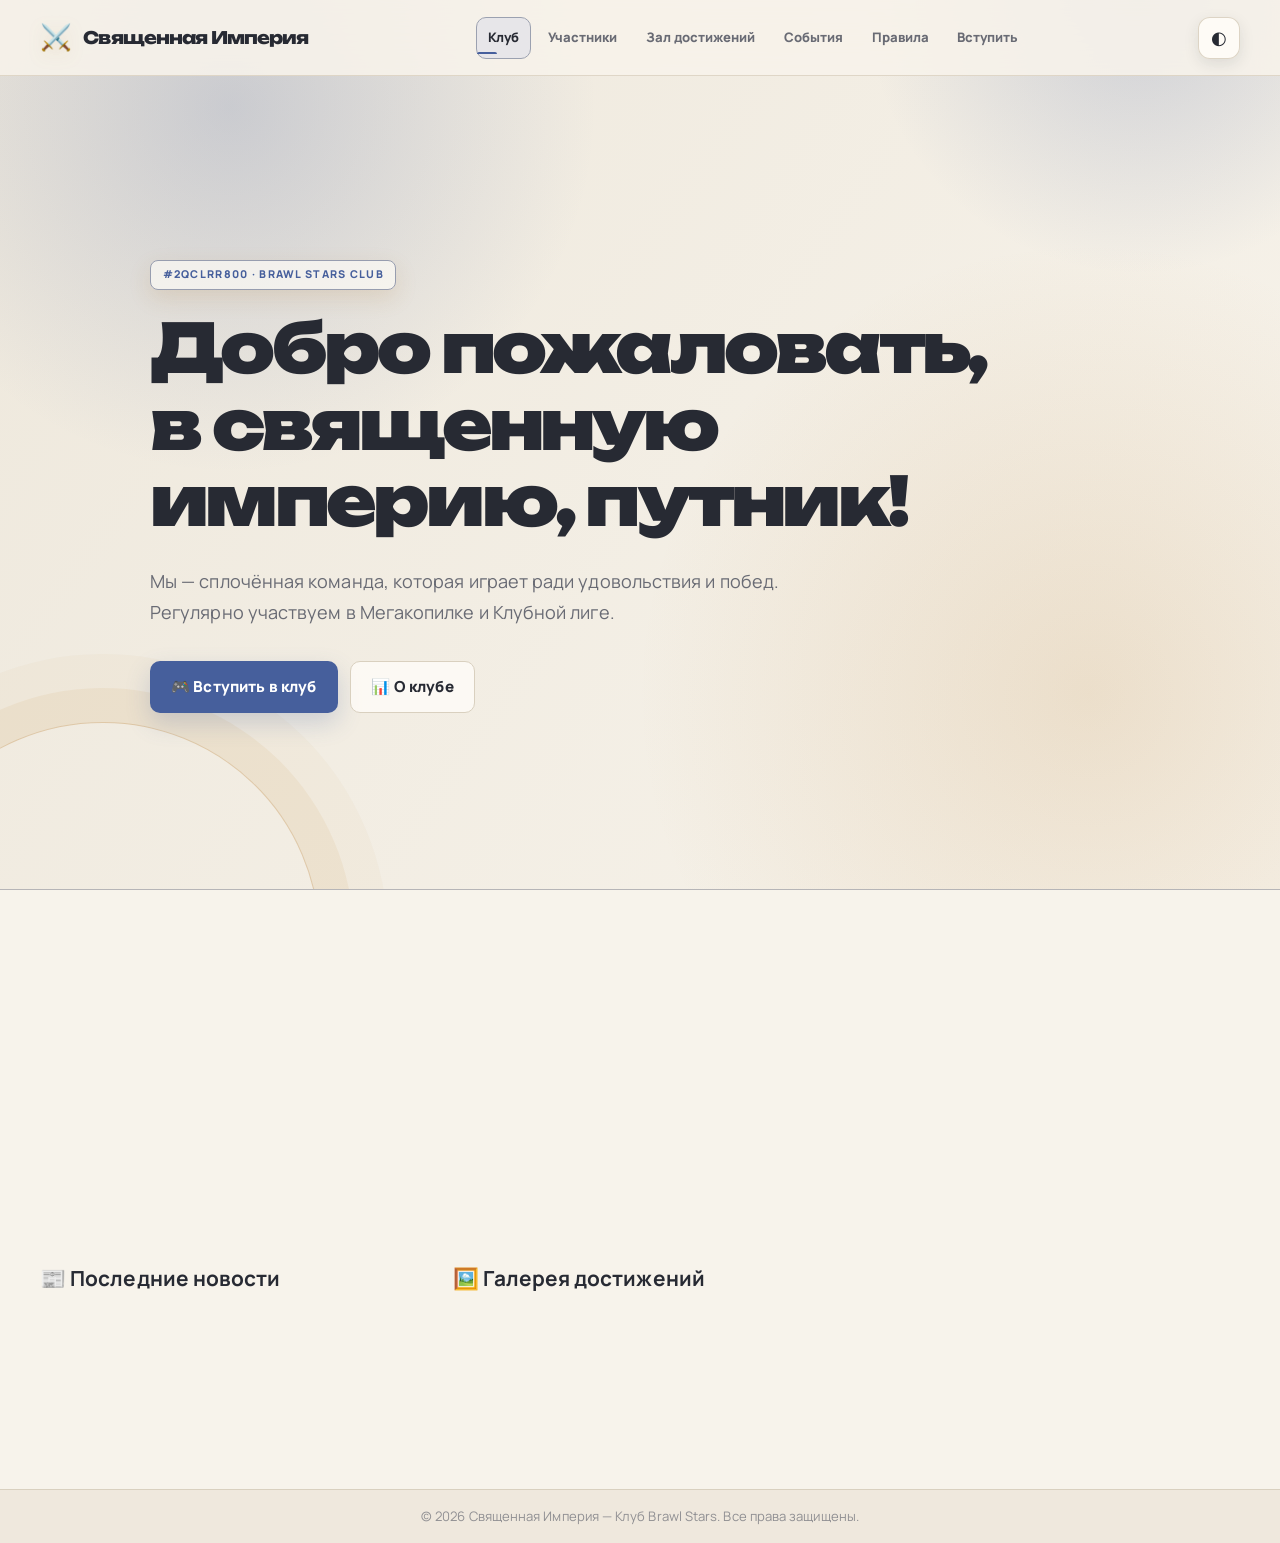
==== index.html @ 14c58c3e "feat: refine club visual themes" ====
<!DOCTYPE html>
<html lang="ru">
<head>
    <meta charset="UTF-8">
    <meta name="viewport" content="width=device-width, initial-scale=1.0">
    <meta name="description" content="Священная Империя — официальный сайт клуба Brawl Stars. Информация о клубе, участники, новости, события и многое другое.">
    <meta name="keywords" content="Brawl Stars, клуб, Священная Империя, Brawl Stars клуб, тропы, участники">
    <title>Священная Империя — Brawl Stars Club</title>
    <link rel="preconnect" href="https://fonts.googleapis.com">
    <link rel="preconnect" href="https://fonts.gstatic.com" crossorigin>
    <link href="https://fonts.googleapis.com/css2?family=Manrope:wght@400;500;600;700;800&family=Unbounded:wght@500;600;700;800&display=swap" rel="stylesheet">
    <link rel="stylesheet" href="style.css?v=13">
</head>
<body data-club="holy">

    <!-- ============================================================ -->
    <!-- HEADER -->
    <!-- ============================================================ -->
    <header class="header">
        <div class="header-container">
            <div class="logo-area">
                <span class="logo-icon">⚔️</span>
                <span class="logo-text">Священная Империя</span>
            </div>

            <nav>
                <ul class="nav-menu" id="navMenu">
                    <li><a href="#" class="nav-link active" data-tab="club">Клуб</a></li>
                    <li><a href="#" class="nav-link" data-tab="members">Участники</a></li>
                    <li><a href="#" class="nav-link" data-tab="achievements">Зал достижений</a></li>
                    <li><a href="#" class="nav-link" data-tab="events">События</a></li>
                    <li><a href="#" class="nav-link" data-tab="rules">Правила</a></li>
                    <li><a href="#" class="nav-link" data-tab="join">Вступить</a></li>
                </ul>
            </nav>

            <button class="theme-toggle" id="themeToggle" type="button" aria-label="Переключить на тёмную тему" title="Переключить тему">
                <span aria-hidden="true">◐</span>
            </button>

            <button class="nav-toggle" id="navToggle" aria-label="Меню">
                <span></span>
                <span></span>
                <span></span>
            </button>
        </div>
    </header>

    <!-- ============================================================ -->
    <!-- HERO BANNER -->
    <!-- ============================================================ -->
    <section class="hero-banner">
        <div class="hero-content">
            <h1 class="hero-title">Добро пожаловать,<br>в священную империю, путник!</h1>
            <p class="hero-subtitle">Мы — сплочённая команда, которая играет ради удовольствия и побед. Регулярно участвуем в Мегакопилке и Клубной лиге.</p>
            <div class="hero-actions">
                <a href="#" class="btn btn-primary btn-glow" data-tab="join">🎮 Вступить в клуб</a>
                <a href="#" class="btn btn-secondary" data-tab="club">📊 О клубе</a>
            </div>
        </div>
    </section>

    <!-- ============================================================ -->
    <!-- MAIN CONTENT -->
    <!-- ============================================================ -->
    <main class="main-content">

        <!-- ======================== КЛУБ ======================== -->
        <section id="club-section" class="content-section tab-content active">

            <!-- Статистика -->
            <div class="grid-stats" id="clubStats">
                <!-- Рендерится из JS -->
            </div>

            <!-- Описание клуба -->
            <div class="club-info-card card-glow reveal">
                <h2 id="clubNameDisplay">Священная Империя</h2>
                <p id="clubDescDisplay">Загрузка описания...</p>
            </div>

            <!-- Новости + Галерея -->
            <div class="grid-two-cols">
                <!-- Новости -->
                <div class="news-section">
                    <h3>📰 Последние новости</h3>
                    <div class="news-list" id="newsList">
                        <!-- Рендерится из JS -->
                    </div>
                </div>

                <!-- Галерея достижений -->
                <div class="gallery-section">
                    <h3>🖼️ Галерея достижений</h3>
                    <div class="gallery-grid" id="galleryGrid">
                        <!-- Рендерится из JS -->
                    </div>
                </div>
            </div>
        </section>

        <!-- ======================== УЧАСТНИКИ ======================== -->
        <section id="members-section" class="content-section tab-content">
            <div class="section-header-flex">
                <h2>👥 Участники клуба</h2>
                <div class="filter-controls">
                    <input type="text" id="memberSearch" placeholder="🔍 Поиск по нику..." class="filter-input">
                    <select id="roleFilter" class="filter-select">
                        <option value="all">Все роли</option>
                        <option value="Президент">Президент</option>
                        <option value="Вице-президент">Вице-президент</option>
                        <option value="Ветеран">Ветеран</option>
                        <option value="Участник">Участник</option>
                    </select>
                    <select id="sortSelect" class="filter-select">
                        <option value="trophies-desc">🏆 По трофеям ↓</option>
                        <option value="trophies-asc">🏆 По трофеям ↑</option>
                        <option value="name-az">🔤 По имени A-Z</option>
                    </select>
                </div>
            </div>
            <div class="members-grid" id="membersList">
                <!-- Рендерится из JS -->
            </div>
        </section>

        <!-- ======================== СОБЫТИЯ ======================== -->
        <section id="events-section" class="content-section tab-content">
            <h2>📅 Календарь мероприятий</h2>
            <p class="section-description">Следите за расписанием клубных мероприятий и не пропускайте важные события!</p>

            <div class="calendar-card card-glow">
                <div class="timeline" id="eventsTimeline">
                    <!-- Рендерится из JS -->
                </div>
            </div>
        </section>

        <!-- ======================== ПРАВИЛА ======================== -->
        <section id="rules-section" class="content-section tab-content">
            <h2>📜 Правила клуба</h2>
            <p class="section-description">Соблюдение правил — залог комфортной игры для всех участников клуба.</p>

            <div class="rules-card card-glow">
                <h3>🗓️ Правила чата</h3>
                <div class="rules-list">
                    <div class="rule-item">
                        <div class="rule-number">1</div>
                        <div class="rule-content"><strong>18+ контент:</strong> Любые материалы и сообщения категории 18+ строго запрещены.</div>
                    </div>
                    <div class="rule-item">
                        <div class="rule-number">2</div>
                        <div class="rule-content"><strong>Оскорбления:</strong> Серьёзные оскорбления участников и токсичность запрещены.</div>
                    </div>
                    <div class="rule-item">
                        <div class="rule-number">3</div>
                        <div class="rule-content"><strong>Спам:</strong> Больше 3 сообщений в минуту (включая стикеры и гифки) без явного смысла запрещены.</div>
                    </div>
                    <div class="rule-item">
                        <div class="rule-number">4</div>
                        <div class="rule-content"><strong>Конфиденциальность:</strong> Сливать личную информацию про участников (если они были против) запрещено.</div>
                    </div>
                    <div class="rule-item">
                        <div class="rule-number">5</div>
                        <div class="rule-content"><strong>Мир:</strong> Никаких ссор и провокаций в чате. Разногласия решаем мирно.</div>
                    </div>
                    <div class="rule-item">
                        <div class="rule-number">6</div>
                        <div class="rule-content"><strong>Символика:</strong> Никакой свастики, экстремизма и австрийского художника (моментальный кик).</div>
                    </div>
                </div>
                <p class="rules-warning">⚠️ За нарушение правил можно получить мут или варн, в крайнем случае бан и кик из клуба. Правила могут изменяться ‼️‼️</p>
            </div>

            <h3 class="roles-title">⚔️ Роли в клубе</h3>
            <div class="roles-features-grid">
                <div class="role-feature-card">
                    <div class="role-icon">👑</div>
                    <h3>Президент</h3>
                    <p>Основатель и глава клуба. Имеет полные права: управление участниками, настройки, роли.</p>
                </div>
                <div class="role-feature-card">
                    <div class="role-icon">🛡️</div>
                    <h3>Вице-президент</h3>
                    <p>Помощник президента. Может приглашать, кикать участников и управлять клубными событиями.</p>
                </div>
                <div class="role-feature-card">
                    <div class="role-icon">⭐</div>
                    <h3>Ветеран</h3>
                    <p>Опытный и проверенный участник. Может приглашать новых бойцов.</p>
                </div>
                <div class="role-feature-card">
                    <div class="role-icon">🎮</div>
                    <h3>Участник</h3>
                    <p>Начальная роль. Играйте активно, помогайте клубу и растите до ветерана!</p>
                </div>
            </div>
        </section>

        <!-- ======================== ЗАЛ ДОСТИЖЕНИЙ ======================== -->
        <section id="achievements-section" class="content-section tab-content">
            <div class="section-header-flex" style="flex-direction: column; align-items: flex-start; gap: 1rem;">
                <div style="display: flex; justify-content: space-between; width: 100%; align-items: center; flex-wrap: wrap; gap: 1rem;">
                    <h2>🏆 Зал достижений</h2>
                    <div class="filter-controls ach-main-tabs">
                        <button class="btn btn-secondary ach-main-tab active" data-main-tab="hall-of-fame">⭐ Зал славы</button>
                        <button class="btn btn-secondary ach-main-tab" data-main-tab="players">🏅 Достижения игроков</button>
                    </div>
                </div>
                
                <div class="filter-controls ach-period-tabs" id="achPeriodTabs" style="display: none; width: 100%; padding-bottom: 0.5rem; overflow-x: auto;">
                    <button class="btn btn-sm btn-secondary ach-period-tab active" data-period="week">📅 За неделю</button>
                    <button class="btn btn-sm btn-secondary ach-period-tab" data-period="month">🗓️ За месяц</button>
                    <button class="btn btn-sm btn-secondary ach-period-tab" data-period="year">⏳ За год</button>
                    <button class="btn btn-sm btn-secondary ach-period-tab" data-period="alltime">♾️ За все время</button>
                </div>
            </div>

            <!-- Контейнер для достижений -->
            <div class="achievements-container" id="achievementsList">
                <!-- Рендерится из JS -->
            </div>
        </section>

        <!-- ======================== ВСТУПИТЬ ======================== -->
        <section id="join-section" class="content-section tab-content">
            <div class="join-container">
                <div class="join-card">
                    <div class="brawl-badge">⚔️</div>
                    <h2>Вступить в Клуб</h2>

                    <div class="join-info-grid">
                        <div class="join-info-box">
                            <span class="info-box-label">Тег клуба</span>
                            <div class="tag-copy-wrapper">
                                <span class="club-tag-val" id="joinClubTag">#2GLJURYPV</span>
                                <button class="btn btn-sm btn-primary" id="copyTagBtn">📋 Копировать</button>
                            </div>
                        </div>
                        <div class="join-info-box">
                            <span class="info-box-label">Владелец</span>
                            <a href="https://t.me/yarik_owner" target="_blank" class="tg-link" id="ownerTgLink">@yarik_owner</a>
                        </div>
                        <div class="join-info-box">
                            <span class="info-box-label">Требуемые трофеи</span>
                            <span id="joinRequiredTrophies">25 000</span>
                        </div>
                    </div>

                    <div class="join-notice">
                        <p class="join-notice-text">⚠️ Перед вступлением убедитесь, что у вас достаточно трофеев. Найдите наш клуб в игре по тегу или напишите владельцу в Telegram.</p>
                    </div>

                    <a href="#" class="btn btn-primary btn-full btn-glow" data-tab="club">🔥 Узнать больше о клубе</a>
                </div>
            </div>
        </section>

        <!-- ======================== АДМИН ======================== -->
        <section id="admin-section" class="content-section tab-content">

            <!-- Страница до авторизации -->
            <div id="adminLoginSection" class="admin-login-screen">
                <div class="admin-info-container card card-glow" style="max-width: 480px; width: 100%; text-align: center; margin: 0 auto; padding: var(--space-xl);">
                    <div style="font-size: 3rem; margin-bottom: var(--space-md);">🛡️</div>
                    <h2 style="margin-bottom: var(--space-sm);">Административная панель</h2>
                    <p class="section-description" style="margin-bottom: var(--space-lg);">Панель управления клубом. Вход только для авторизованных администраторов.</p>
                    <button class="btn btn-primary btn-glow btn-full" id="adminLoginBtn">🔐 Войти в панель</button>
                </div>
            </div>

            <!-- Панель после авторизации -->
            <div id="adminDashboard" style="display: none;">
                <div class="admin-dashboard-card">
                    <div class="admin-dash-header">
                        <h2>🎛️ Панель управления</h2>
                        <button class="btn btn-danger btn-sm" id="adminLogoutBtn">🚪 Выйти</button>
                    </div>

                    <!-- Статистика -->
                    <div class="admin-stats-row" id="adminStatsRow">
                        <!-- Рендерится из JS -->
                    </div>

                    <!-- Вкладки управления -->
                    <div class="filter-controls admin-tab-controls">
                        <button class="btn btn-sm btn-secondary admin-tab-btn active" data-admin-tab="settings">⚙️ Настройки</button>
                        <button class="btn btn-sm btn-secondary admin-tab-btn" data-admin-tab="news">📰 Новости</button>
                        <button class="btn btn-sm btn-secondary admin-tab-btn" data-admin-tab="members">👥 Участники</button>
                        <button class="btn btn-sm btn-secondary admin-tab-btn" data-admin-tab="events">📅 События</button>
                        <button class="btn btn-sm btn-secondary admin-tab-btn" data-admin-tab="gallery">🖼️ Галерея</button>
                        <button class="btn btn-sm btn-secondary admin-tab-btn" data-admin-tab="achievements">🏆 Достижения</button>
                    </div>

                    <div class="admin-content-layout">

                        <!-- Настройки клуба -->
                        <div class="admin-subcard admin-sub-section active" id="admin-settings-section">
                            <h3>⚙️ Настройки клуба</h3>
                            <form id="clubSettingsForm">
                                <div class="form-row">
                                    <div class="form-group">
                                        <label for="settingName">Название клуба</label>
                                        <input type="text" id="settingName" required>
                                    </div>
                                    <div class="form-group">
                                        <label for="settingTag">Тег клуба</label>
                                        <input type="text" id="settingTag" required>
                                    </div>
                                </div>
                                <div class="form-row">
                                    <div class="form-group">
                                        <label for="settingTrophies">Требуемые трофеи</label>
                                        <input type="number" id="settingTrophies" required>
                                    </div>
                                    <div class="form-group">
                                        <label for="settingTelegram">Telegram владельца</label>
                                        <input type="text" id="settingTelegram">
                                    </div>
                                </div>
                                <div class="form-group">
                                    <label for="settingDescription">Описание клуба</label>
                                    <textarea id="settingDescription" rows="3"></textarea>
                                </div>
                                <button type="submit" class="btn btn-primary">💾 Сохранить настройки</button>
                            </form>
                        </div>

                        <!-- Управление новостями -->
                        <div class="admin-subcard admin-sub-section" id="admin-news-section" style="display: none;">
                            <div class="subcard-header-flex">
                                <h3>📰 Новости</h3>
                                <button class="btn btn-sm btn-primary" id="addNewsBtn">+ Добавить</button>
                            </div>
                            <div class="admin-table-wrapper">
                                <table class="admin-table">
                                    <thead>
                                        <tr>
                                            <th>Заголовок</th>
                                            <th>Дата</th>
                                            <th>Действия</th>
                                        </tr>
                                    </thead>
                                    <tbody id="adminNewsBody">
                                        <!-- Рендерится из JS -->
                                    </tbody>
                                </table>
                            </div>
                        </div>

                        <!-- Управление участниками -->
                        <div class="admin-subcard admin-sub-section" id="admin-members-section" style="display: none;">
                            <div class="subcard-header-flex">
                                <h3>👥 Участники</h3>
                                <button class="btn btn-sm btn-primary" id="addMemberBtn">+ Добавить</button>
                            </div>
                            <div class="admin-table-wrapper">
                                <table class="admin-table">
                                    <thead>
                                        <tr>
                                            <th>🎭</th>
                                            <th>Ник</th>
                                            <th>Роль</th>
                                            <th>🏆</th>
                                            <th>Действия</th>
                                        </tr>
                                    </thead>
                                    <tbody id="adminMembersBody">
                                        <!-- Рендерится из JS -->
                                    </tbody>
                                </table>
                            </div>
                        </div>

                        <!-- Управление событиями -->
                        <div class="admin-subcard admin-sub-section" id="admin-events-section" style="display: none;">
                            <div class="subcard-header-flex">
                                <h3>📅 События</h3>
                                <button class="btn btn-sm btn-primary" id="addEventBtn">+ Добавить</button>
                            </div>
                            <div class="admin-table-wrapper">
                                <table class="admin-table">
                                    <thead>
                                        <tr>
                                            <th>Дата</th>
                                            <th>Название</th>
                                            <th>Тип</th>
                                            <th>Действия</th>
                                        </tr>
                                    </thead>
                                    <tbody id="adminEventsBody">
                                        <!-- Рендерится из JS -->
                                    </tbody>
                                </table>
                            </div>
                        </div>

                        <!-- Управление галереей -->
                        <div class="admin-subcard admin-sub-section" id="admin-gallery-section" style="display: none;">
                            <div class="subcard-header-flex">
                                <h3>🖼️ Галерея</h3>
                                <button class="btn btn-sm btn-primary" id="addGalleryBtn">+ Добавить фото</button>
                            </div>
                            <div class="admin-table-wrapper">
                                <table class="admin-table">
                                    <thead>
                                        <tr>
                                            <th>Превью</th>
                                            <th>Описание</th>
                                            <th>Действия</th>
                                        </tr>
                                    </thead>
                                    <tbody id="adminGalleryBody">
                                        <!-- Рендерится из JS -->
                                    </tbody>
                                </table>
                            </div>
                        </div>

                        <!-- Управление залом достижений -->
                        <div class="admin-subcard admin-sub-section" id="admin-achievements-section" style="display: none;">
                            <div class="subcard-header-flex">
                                <h3>🏆 Достижения клуба</h3>
                                <button class="btn btn-sm btn-primary" id="addAchievementBtn">+ Добавить</button>
                            </div>
                            <div class="admin-table-wrapper">
                                <table class="admin-table">
                                    <thead>
                                        <tr>
                                            <th>Тип</th>
                                            <th>Период</th>
                                            <th>Игрок(и)</th>
                                            <th>Значение</th>
                                            <th>Действия</th>
                                        </tr>
                                    </thead>
                                    <tbody id="adminAchievementsBody">
                                        <!-- Рендерится из JS -->
                                    </tbody>
                                </table>
                            </div>
                        </div>

                    </div>
                </div>
            </div>
        </section>

    </main>

    <!-- ============================================================ -->
    <!-- FOOTER -->
    <!-- ============================================================ -->
    <footer class="footer">
        <div class="container">
            <p>© 2026 Священная Империя — Клуб Brawl Stars. Все права защищены.</p>
        </div>
    </footer>

    <!-- ============================================================ -->
    <!-- МОДАЛКИ -->
    <!-- ============================================================ -->

    <div class="modal" id="adminLoginModal">
        <div class="modal-content">
            <button class="modal-close" id="adminLoginClose">✕</button>
            <h3 class="modal-header">🔐 Вход в панель управления</h3>
            <div class="form-group">
                <label for="adminEmailInput">Логин</label>
                <input type="text" id="adminEmailInput" placeholder="Введите логин...">
            </div>
            <div class="form-group">
                <label for="adminPasswordInput">Пароль</label>
                <div style="position: relative;">
                    <input type="password" id="adminPasswordInput" placeholder="Введите пароль..." style="padding-right: 70px;">
                    <button type="button" id="togglePasswordBtn" class="toggle-password-btn" title="Показать/Скрыть пароль">Показать</button>
                </div>
            </div>
            <button class="btn btn-primary btn-full" id="adminLoginSubmit">Войти</button>
        </div>
    </div>

    <!-- Модалка Подтверждения (Удаления) -->
    <div class="modal" id="confirmModal">
        <div class="modal-content" style="max-width: 400px; text-align: center;">
            <h3 class="modal-header">Подтверждение</h3>
            <p id="confirmMessage" style="margin-bottom: var(--space-lg); color: var(--text-main);"></p>
            <div style="display: flex; gap: var(--space-md); justify-content: center;">
                <button class="btn btn-secondary" id="confirmNo" style="flex: 1;">Отмена</button>
                <button class="btn btn-danger" id="confirmYes" style="flex: 1;">Удалить</button>
            </div>
        </div>
    </div>

    <!-- Модалка новости -->
    <div class="modal" id="newsModal">
        <div class="modal-content">
            <button class="modal-close">✕</button>
            <h3 class="modal-header" id="newsModalTitle">Добавить новость</h3>
            <input type="hidden" id="newsEditId">
            <div class="form-group">
                <label for="newsTitle">Заголовок</label>
                <input type="text" id="newsTitle" placeholder="Введите заголовок новости...">
            </div>
            <div class="form-group">
                <label for="newsContent">Содержание</label>
                <textarea id="newsContent" rows="4" placeholder="Текст новости..."></textarea>
            </div>
            <button class="btn btn-primary btn-full" id="saveNewsBtn">💾 Сохранить</button>
        </div>
    </div>

    <!-- Модалка участника -->
    <div class="modal" id="memberModal">
        <div class="modal-content">
            <button class="modal-close">✕</button>
            <h3 class="modal-header" id="memberModalTitle">Добавить участника</h3>
            <input type="hidden" id="memberEditId">
            <div class="form-row">
                <div class="form-group">
                    <label for="memberName">Ник</label>
                    <input type="text" id="memberName" placeholder="Игровой ник...">
                </div>
                <div class="form-group">
                    <label for="memberAvatar">Эмодзи-аватар</label>
                    <input type="text" id="memberAvatar" placeholder="👤" maxlength="4">
                </div>
            </div>
            <div class="form-row">
                <div class="form-group">
                    <label for="memberRole">Роль</label>
                    <select id="memberRole">
                        <option value="Участник">Участник</option>
                        <option value="Ветеран">Ветеран</option>
                        <option value="Вице-президент">Вице-президент</option>
                        <option value="Президент">Президент</option>
                    </select>
                </div>
                <div class="form-group">
                    <label for="memberTrophies">Трофеи</label>
                    <input type="number" id="memberTrophies" placeholder="0">
                </div>
            </div>
            <button class="btn btn-primary btn-full" id="saveMemberBtn">💾 Сохранить</button>
        </div>
    </div>

    <!-- Модалка события -->
    <div class="modal" id="eventModal">
        <div class="modal-content">
            <button class="modal-close">✕</button>
            <h3 class="modal-header" id="eventModalTitle">Добавить событие</h3>
            <input type="hidden" id="eventEditId">
            <div class="form-row">
                <div class="form-group">
                    <label for="eventDate">Дата</label>
                    <input type="text" id="eventDate" placeholder="Напр.: 24 Июля 2026">
                </div>
                <div class="form-group">
                    <label for="eventType">Тип</label>
                    <select id="eventType">
                        <option value="megapig">🐷 Мегакопилка</option>
                        <option value="tournament">⚔️ Турнир</option>
                        <option value="cleanup">🧹 Очистка</option>
                        <option value="friendly">🤝 Дружеский матч</option>
                    </select>
                </div>
            </div>
            <div class="form-group">
                <label for="eventTitle">Название</label>
                <input type="text" id="eventTitle" placeholder="Название события...">
            </div>
            <div class="form-group">
                <label for="eventDesc">Описание</label>
                <textarea id="eventDesc" rows="3" placeholder="Описание события..."></textarea>
            </div>
            <button class="btn btn-primary btn-full" id="saveEventBtn">💾 Сохранить</button>
        </div>
    </div>

    <!-- Модалка галереи -->
    <div class="modal" id="galleryModal">
        <div class="modal-content">
            <button class="modal-close">✕</button>
            <h3 class="modal-header" id="galleryModalTitle">Добавить фото</h3>
            <input type="hidden" id="galleryEditId">
            <input type="hidden" id="galleryUrl">

            <!-- Зона загрузки фото -->
            <div class="upload-zone" id="galleryUploadZone">
                <input type="file" id="galleryFileInput" accept="image/*" style="display:none">
                <div class="upload-zone-inner" id="galleryUploadInner">
                    <div class="upload-icon">🖼️</div>
                    <p class="upload-label">Нажми или перетащи фото сюда</p>
                    <p class="upload-hint">JPG, PNG, WEBP — до 10 МБ</p>
                </div>
            </div>

            <div class="gallery-preview-container" id="galleryPreviewContainer" style="display: none;">
                <img id="galleryPreviewImg" src="" alt="Превью">
                <button class="btn btn-sm btn-secondary" id="galleryChangePhotoBtn" style="margin-top:0.5rem;width:100%">📁 Выбрать другое фото</button>
            </div>

            <div class="form-group" style="margin-top:1rem">
                <label for="galleryCaption">Подпись (описание)</label>
                <input type="text" id="galleryCaption" placeholder="Напр.: Победа в Клубной Лиге">
            </div>
            <button class="btn btn-primary btn-full" id="saveGalleryBtn">💾 Сохранить</button>
        </div>
    </div>

    <!-- Модалка достижений -->
    <div class="modal" id="achievementModal">
        <div class="modal-content">
            <button class="modal-close">✕</button>
            <h3 class="modal-header" id="achievementModalTitle">Добавить достижение</h3>
            <input type="hidden" id="achievementEditId">
            <div class="form-row">
                <div class="form-group">
                    <label for="achType">Тип достижения</label>
                    <select id="achType">
                        <option value="wins3v3">⚔️ Победы 3 на 3</option>
                        <option value="winsSd">☠️ Победы в ШД (Соло/Дуо)</option>
                        <option value="ranked">🏆 Ранкед рекорд (Мастер/Легенда)</option>
                        <option value="fame">🌟 Зал славы (Прайм, про-ранг и др.)</option>
                    </select>
                </div>
                <div class="form-group">
                    <label for="achPeriod">Период</label>
                    <select id="achPeriod">
                        <option value="week">📅 Неделя</option>
                        <option value="month">🗓️ Месяц</option>
                        <option value="year">⏳ Год</option>
                        <option value="alltime">♾️ Все время</option>
                        <option value="hall-of-fame">⭐ Зал славы (всегда)</option>
                    </select>
                </div>
            </div>
            <div class="form-group">
                <label for="achPlayers">Ник(и) игрока(ов)</label>
                <input type="text" id="achPlayers" placeholder="Напр.: ✨Cesuis✨, Zharik🔥">
            </div>
            <div class="form-group">
                <label for="achValue">Значение / Рекорд / Ранг</label>
                <input type="text" id="achValue" placeholder="Напр.: 15,200 побед или Мастер 3 Прайм">
            </div>
            <button class="btn btn-primary btn-full" id="saveAchievementBtn">💾 Сохранить</button>
        </div>
    </div>

    <!-- Модалка просмотра фото (lightbox) -->
    <div class="modal lightbox-modal" id="lightboxModal">
        <div class="lightbox-content">
            <button class="modal-close lightbox-close">✕</button>
            <img id="lightboxImg" src="" alt="Просмотр">
            <p class="lightbox-caption" id="lightboxCaption"></p>
        </div>
    </div>

    <!-- Firebase SDK (v10 compat) -->
    <script src="https://www.gstatic.com/firebasejs/10.12.2/firebase-app-compat.js"></script>
    <script src="https://www.gstatic.com/firebasejs/10.12.2/firebase-auth-compat.js"></script>
    <script src="https://www.gstatic.com/firebasejs/10.12.2/firebase-database-compat.js"></script>
    
    <script src="./config.js" onerror="console.warn('config.js dynamic load skipped (will use default or environment provided secrets).')"></script>
    <script src="script.js?v=12"></script>
</body>
</html>
---- style.css ----
/* ============================================================
   BRAWL STARS CLUB — PREMIUM CYBERPUNK THEME
   A dark, neon-infused gaming UI with glassmorphism,
   animated gradients, glow effects, and micro-interactions.
   ============================================================ */

/* ==========================================================
   0. GOOGLE FONTS IMPORT
   ========================================================== */
@import url('https://fonts.googleapis.com/css2?family=Montserrat:wght@400;500;600;700;800;900&display=swap');

/* ==========================================================
   1. CSS CUSTOM PROPERTIES (DESIGN TOKENS)
   ========================================================== */
:root {
  /* ---- Colour Palette ---- */
  --bg-primary:       #080a12;
  --bg-secondary:     #0f1222;
  --bg-tertiary:      #161a2e;
  --bg-card:          #1a1f35;
  --bg-card-glass:    rgba(26, 31, 53, 0.65);

  --accent-gold:      #ffd000;
  --accent-cyan:      #00e5ff;
  --accent-purple:    #b44aff;
  --accent-red:       #ff4757;
  --accent-green:     #2ed573;

  --text-main:        #e8eaf6;
  --text-muted:       #7f8ab5;
  --border-color:     #252a45;

  /* ---- Gradients ---- */
  --gradient-gold:    linear-gradient(135deg, #ffd000, #ff9500);
  --gradient-cyan:    linear-gradient(135deg, #00e5ff, #0070ff);
  --gradient-purple:  linear-gradient(135deg, #b44aff, #6c2fff);
  --gradient-hero:    linear-gradient(135deg, #0a0e1a 0%, #111640 40%, #1a0f30 70%, #080a12 100%);
  --gradient-text:    linear-gradient(90deg, #ffd000, #ff9500, #ffd000);

  /* ---- Shadows & Glows ---- */
  --glow-gold:        0 0 20px rgba(255, 208, 0, 0.35);
  --glow-cyan:        0 0 20px rgba(0, 229, 255, 0.35);
  --glow-purple:      0 0 20px rgba(180, 74, 255, 0.35);
  --glow-red:         0 0 20px rgba(255, 71, 87, 0.35);
  --glow-green:       0 0 20px rgba(46, 213, 115, 0.35);

  --shadow-card:      0 8px 32px rgba(0, 0, 0, 0.45);
  --shadow-lift:      0 16px 48px rgba(0, 0, 0, 0.55);

  /* ---- Typography — FLUID ---- */
  --font-family:      'Montserrat', sans-serif;
  --fs-hero:          clamp(1.6rem, 6vw, 3.5rem);
  --fs-section:       clamp(1.2rem, 3.5vw, 1.8rem);
  --fs-card-title:    clamp(0.95rem, 2vw, 1.15rem);
  --fs-body:          clamp(0.85rem, 1.5vw, 0.95rem);
  --fs-small:         clamp(0.72rem, 1.2vw, 0.82rem);

  /* ---- Spacing — FLUID ---- */
  --space-xs:         0.35rem;
  --space-sm:         0.65rem;
  --space-md:         clamp(0.75rem, 2vw, 1rem);
  --space-lg:         clamp(1rem, 3vw, 1.5rem);
  --space-xl:         clamp(1.5rem, 5vw, 2.5rem);
  --space-xxl:        clamp(2rem, 7vw, 4rem);

  /* ---- Borders ---- */
  --radius-sm:        6px;
  --radius-md:        12px;
  --radius-lg:        18px;
  --radius-pill:      999px;

  /* ---- Transitions ---- */
  --transition-fast:  0.2s ease;
  --transition-base:  0.35s cubic-bezier(0.4, 0, 0.2, 1);
  --transition-slow:  0.6s cubic-bezier(0.4, 0, 0.2, 1);

  /* ---- Layout ---- */
  --max-width:        1280px;
  --header-height:    60px;

  /* ---- Fluid horizontal padding ---- */
  --px: clamp(0.75rem, 4vw, 2.5rem);
}

/* ==========================================================
   2. GLOBAL RESET & BASE STYLES
   ========================================================== */
*,
*::before,
*::after {
  margin: 0;
  padding: 0;
  box-sizing: border-box;
}

html {
  scroll-behavior: smooth;
  scroll-padding-top: calc(var(--header-height) + 1rem);
  background: var(--bg-primary); /* Убираем белый цвет по краям */
  height: 100%;
}

body {
  font-family: var(--font-family);
  font-size: var(--fs-body);
  color: var(--text-main);
  background: var(--bg-primary);
  line-height: 1.65;
  min-height: 100%;
  display: flex;
  flex-direction: column;
  overflow-x: hidden;
  -webkit-font-smoothing: antialiased;
  -moz-osx-font-smoothing: grayscale;
}

a {
  color: var(--accent-cyan);
  text-decoration: none;
  transition: color var(--transition-fast);
}
a:hover { color: var(--accent-gold); }

img {
  max-width: 100%;
  display: block;
}

ul, ol { list-style: none; }

::selection {
  background: var(--accent-gold);
  color: var(--bg-primary);
}

/* ==========================================================
   3. CUSTOM SCROLLBAR
   ========================================================== */
::-webkit-scrollbar {
  width: 8px;
  height: 8px;
}
::-webkit-scrollbar-track {
  background: var(--bg-primary);
}
::-webkit-scrollbar-thumb {
  background: var(--accent-cyan);
  border-radius: var(--radius-pill);
  border: 2px solid var(--bg-primary);
}
::-webkit-scrollbar-thumb:hover {
  background: var(--accent-gold);
}

/* Firefox */
* {
  scrollbar-width: thin;
  scrollbar-color: var(--accent-cyan) var(--bg-primary);
}

/* ==========================================================
   4. UTILITY / HELPER CLASSES
   ========================================================== */
.hidden { display: none !important; }

.container {
  width: 100%;
  max-width: var(--max-width);
  margin: 0 auto;
  padding: 0 var(--space-lg);
}

/* ==========================================================
   5. HEADER & NAVIGATION
   ========================================================== */
.header {
  position: fixed;
  top: 0;
  left: 0;
  width: 100%;
  height: var(--header-height);
  z-index: 1000;
  background: rgba(8, 10, 18, 0.82);
  backdrop-filter: blur(18px);
  -webkit-backdrop-filter: blur(18px);
  border-bottom: 1px solid var(--border-color);
  transition: background var(--transition-base);
}

.header-container {
  max-width: var(--max-width);
  margin: 0 auto;
  padding: 0 var(--px);
  height: 100%;
  display: flex;
  align-items: center;
  justify-content: space-between;
  gap: var(--space-md);
}

/* ---- Logo ---- */
.logo-area {
  display: flex;
  align-items: center;
  gap: var(--space-sm);
  cursor: pointer;
  user-select: none;
}

.logo-icon {
  font-size: 1.6rem;
  filter: drop-shadow(0 0 6px var(--accent-gold));
}

.logo-text {
  font-weight: 800;
  font-size: clamp(0.8rem, 2.5vw, 1.15rem);
  text-transform: uppercase;
  letter-spacing: clamp(0.5px, 0.3vw, 1.5px);
  background: var(--gradient-text);
  background-size: 200% auto;
  -webkit-background-clip: text;
  -webkit-text-fill-color: transparent;
  background-clip: text;
  animation: shimmerText 3s linear infinite;
  white-space: nowrap;
}

@keyframes shimmerText {
  to { background-position: 200% center; }
}

/* ---- Nav Menu ---- */
.nav-menu {
  display: flex;
  gap: var(--space-xs);
  height: 100%;
  align-items: center;
}

.nav-link {
  position: relative;
  display: flex;
  align-items: center;
  height: var(--header-height); /* Ссылка растягивается на всю высоту хедера */
  padding: 0 var(--space-md);
  font-weight: 600;
  font-size: var(--fs-small);
  color: var(--text-muted);
  text-transform: uppercase;
  letter-spacing: 0.8px;
  cursor: pointer;
  transition: color var(--transition-fast);
}

.nav-link::after {
  content: '';
  position: absolute;
  bottom: 0; /* Ложится ровно на нижнюю границу хедера */
  left: 0;
  width: 100%;
  height: 3px;
  background: var(--gradient-gold);
  border-radius: var(--radius-pill) var(--radius-pill) 0 0;
  transform: scaleX(0);
  transform-origin: center;
  transition: transform 0.3s cubic-bezier(0.4, 0, 0.2, 1);
}

.nav-link:hover {
  color: var(--text-main);
}

.nav-link:hover::after,
.nav-link.active::after {
  transform: scaleX(1);
}

.nav-link.active {
  color: var(--accent-gold);
}

/* ---- Hamburger Toggle (Mobile) ---- */
.nav-toggle {
  display: none;
  flex-direction: column;
  justify-content: center;
  gap: 5px;
  width: 30px;
  height: 30px;
  cursor: pointer;
  background: none;
  border: none;
  padding: 0;
  z-index: 1001;
}

.nav-toggle span {
  display: block;
  width: 100%;
  height: 2.5px;
  background: var(--text-main);
  border-radius: 4px;
  transition: transform var(--transition-base), opacity var(--transition-fast);
  transform-origin: center;
}

/* Transforms to X when active */
.nav-toggle.active span:nth-child(1) {
  transform: translateY(7.5px) rotate(45deg);
}
.nav-toggle.active span:nth-child(2) {
  opacity: 0;
  transform: scaleX(0);
}
.nav-toggle.active span:nth-child(3) {
  transform: translateY(-7.5px) rotate(-45deg);
}

/* ---- Mobile Nav Overlay ---- */
.mobile-nav-overlay {
  position: fixed;
  inset: 0;
  background: rgba(8, 10, 18, 0.6);
  backdrop-filter: blur(4px);
  -webkit-backdrop-filter: blur(4px);
  z-index: 998;
  opacity: 0;
  visibility: hidden;
  transition: opacity var(--transition-base), visibility var(--transition-base);
  pointer-events: none;
}

.mobile-nav-overlay.active {
  opacity: 1;
  visibility: visible;
  pointer-events: auto;
}

/* ==========================================================
   6. HERO BANNER
   ========================================================== */
.hero-banner {
  position: relative;
  min-height: clamp(60vh, 100svh, 100vh);
  display: flex;
  align-items: center;
  justify-content: center;
  background: var(--gradient-hero);
  overflow: hidden;
  padding: calc(var(--header-height) + clamp(1rem, 4vw, 3rem)) var(--px) clamp(2rem, 6vw, 4rem);
}

/* ---- Radial Glow Behind Content ---- */
.hero-glow {
  position: absolute;
  top: 30%;
  left: 50%;
  width: 800px;
  height: 800px;
  transform: translate(-50%, -50%);
  background: radial-gradient(circle, rgba(0, 229, 255, 0.08) 0%, rgba(180, 74, 255, 0.05) 40%, transparent 70%);
  pointer-events: none;
  animation: glowPulse 6s ease-in-out infinite alternate;
}

@keyframes glowPulse {
  0%   { opacity: 0.6; transform: translate(-50%, -50%) scale(1); }
  100% { opacity: 1;   transform: translate(-50%, -50%) scale(1.15); }
}

/* ---- Floating Particles (CSS-Only) ---- */
.hero-particles {
  position: absolute;
  inset: 0;
  overflow: hidden;
  pointer-events: none;
}

.particle {
  position: absolute;
  width: 4px;
  height: 4px;
  border-radius: 50%;
  background: var(--accent-cyan);
  opacity: 0;
  animation: particleFloat 12s ease-in-out infinite;
}

.particle:nth-child(1)  { left: 10%; top: 80%; animation-delay: 0s;   background: var(--accent-cyan);   }
.particle:nth-child(2)  { left: 25%; top: 90%; animation-delay: 1.5s; background: var(--accent-gold);   width: 3px; height: 3px; }
.particle:nth-child(3)  { left: 40%; top: 85%; animation-delay: 3s;   background: var(--accent-purple); }
.particle:nth-child(4)  { left: 55%; top: 95%; animation-delay: 4.5s; background: var(--accent-cyan);   width: 5px; height: 5px; }
.particle:nth-child(5)  { left: 70%; top: 88%; animation-delay: 6s;   background: var(--accent-gold);   }
.particle:nth-child(6)  { left: 85%; top: 82%; animation-delay: 7.5s; background: var(--accent-purple); width: 3px; height: 3px; }
.particle:nth-child(7)  { left: 15%; top: 92%; animation-delay: 2s;   background: var(--accent-gold);   width: 5px; height: 5px; }
.particle:nth-child(8)  { left: 60%; top: 78%; animation-delay: 5s;   background: var(--accent-cyan);   }
.particle:nth-child(9)  { left: 90%; top: 90%; animation-delay: 8s;   background: var(--accent-purple); width: 4px; height: 4px; }
.particle:nth-child(10) { left: 35%; top: 75%; animation-delay: 9.5s; background: var(--accent-gold);   width: 3px; height: 3px; }

@keyframes particleFloat {
  0%   { transform: translateY(0) scale(1);   opacity: 0; }
  10%  { opacity: 0.8; }
  50%  { transform: translateY(-45vh) scale(0.6); opacity: 0.4; }
  100% { transform: translateY(-90vh) scale(0.2); opacity: 0; }
}

/* ---- Hero Content ---- */
.hero-content {
  position: relative;
  z-index: 2;
  text-align: center;
  max-width: min(700px, 100%);
  padding: 0 var(--space-sm);
  animation: fadeInUp 1s var(--transition-base) both;
}

.hero-badge {
  display: inline-block;
  padding: var(--space-xs) var(--space-md);
  font-size: var(--fs-small);
  font-weight: 700;
  letter-spacing: 2px;
  text-transform: uppercase;
  color: var(--accent-gold);
  border: 1px solid rgba(255, 208, 0, 0.3);
  border-radius: var(--radius-pill);
  background: rgba(255, 208, 0, 0.08);
  margin-bottom: var(--space-lg);
}

.hero-title {
  font-size: var(--fs-hero);
  font-weight: 900;
  text-transform: uppercase;
  line-height: 1.15;
  margin-bottom: var(--space-md);
  background: var(--gradient-text);
  background-size: 200% auto;
  -webkit-background-clip: text;
  -webkit-text-fill-color: transparent;
  background-clip: text;
  animation: shimmerText 3s linear infinite;
  /* Glowing text shadow (visible behind clip) */
  filter: drop-shadow(0 0 24px rgba(255, 208, 0, 0.25));
}

.hero-subtitle {
  font-size: clamp(0.85rem, 2vw, 1.1rem);
  color: var(--text-muted);
  margin-bottom: var(--space-xl);
  line-height: 1.7;
}

.hero-actions {
  display: flex;
  gap: var(--space-md);
  justify-content: center;
  flex-wrap: wrap;
}

@media (max-width: 480px) {
  .hero-actions {
    flex-direction: column;
    align-items: stretch;
  }
  .hero-actions .btn {
    width: 100%;
  }
}

/* ==========================================================
   7. BUTTONS
   ========================================================== */
.btn {
  display: inline-flex;
  align-items: center;
  justify-content: center;
  gap: var(--space-sm);
  padding: 0.75rem 1.8rem;
  font-family: var(--font-family);
  font-weight: 700;
  font-size: var(--fs-body);
  border: none;
  border-radius: var(--radius-sm);
  cursor: pointer;
  text-transform: uppercase;
  letter-spacing: 1px;
  transition: transform var(--transition-fast),
              box-shadow var(--transition-base),
              background var(--transition-fast);
  position: relative;
  overflow: hidden;
}

.btn:active { transform: scale(0.97); }

/* Primary (Gold) */
.btn-primary {
  background: var(--gradient-gold);
  color: var(--bg-primary);
}
.btn-primary:hover {
  box-shadow: var(--glow-gold);
  transform: translateY(-2px);
}

/* Secondary (Outlined Cyan) */
.btn-secondary {
  background: transparent;
  color: var(--accent-cyan);
  border: 1.5px solid var(--accent-cyan);
}
.btn-secondary:hover, .btn-secondary.active {
  background: rgba(0, 229, 255, 0.1);
  box-shadow: var(--glow-cyan);
  transform: translateY(-2px);
}
.btn-secondary.active {
  color: var(--bg-primary);
  background: var(--accent-cyan);
}

/* Danger (Red) */
.btn-danger {
  background: var(--accent-red);
  color: #fff;
}
.btn-danger:hover {
  box-shadow: var(--glow-red);
  transform: translateY(-2px);
}

/* Glow Pulsing CTA */
.btn-glow {
  animation: btnPulseGlow 2s ease-in-out infinite;
}
@keyframes btnPulseGlow {
  0%, 100% { box-shadow: 0 0 8px rgba(255, 208, 0, 0.3); }
  50%      { box-shadow: 0 0 24px rgba(255, 208, 0, 0.6), 0 0 48px rgba(255, 208, 0, 0.2); }
}

/* Size variants */
.btn-sm {
  padding: 0.45rem 1rem;
  font-size: var(--fs-small);
}

.btn-full {
  width: 100%;
}

.btn-icon {
  width: 36px;
  height: 36px;
  padding: 0;
  border-radius: var(--radius-sm);
  font-size: 1rem;
}

/* ==========================================================
   8. MAIN CONTENT WRAPPER
   ========================================================== */
.main-content {
  max-width: var(--max-width);
  width: 100%;
  margin: var(--header-height) auto 0 auto;
  padding: var(--space-xl) var(--px);
  flex-grow: 1; /* Позволяет контенту растягиваться и прижимать футер вниз */
  display: flex;
  flex-direction: column;
}

/* ==========================================================
   9. TAB CONTENT (Section Switching)
   ========================================================== */
.tab-content {
  display: none;
  animation: fadeInUp 0.5s ease both;
}

.tab-content.active {
  display: flex;
  flex-direction: column;
  flex-grow: 1;
}

/* ==========================================================
   10. SECTION HEADERS
   ========================================================== */
.section-header-flex {
  display: flex;
  align-items: center;
  justify-content: space-between;
  flex-wrap: wrap;
  gap: var(--space-md);
  margin-bottom: var(--space-xl);
}

.section-header-flex h2,
.tab-content h2 {
  font-size: var(--fs-section);
  font-weight: 800;
  position: relative;
  padding-bottom: var(--space-sm);
}

.section-header-flex h2::after,
.tab-content > h2::after {
  content: '';
  position: absolute;
  bottom: 0;
  left: 0;
  width: 50px;
  height: 3px;
  background: var(--gradient-gold);
  border-radius: 4px;
}

.section-description {
  color: var(--text-muted);
  margin-bottom: var(--space-xl);
  max-width: 600px;
}

/* ==========================================================
   11. CARDS — GLASSMORPHISM BASE
   ========================================================== */
.card,
.intro-card,
.club-info-card,
.calendar-card,
.rules-card,
.join-card,
.admin-dashboard-card {
  background: var(--bg-card-glass);
  backdrop-filter: blur(14px);
  -webkit-backdrop-filter: blur(14px);
  border: 1px solid var(--border-color);
  border-radius: var(--radius-md);
  padding: var(--space-xl);
  box-shadow: var(--shadow-card);
  transition: transform var(--transition-base),
              box-shadow var(--transition-base),
              border-color var(--transition-base);
}

.card:hover,
.intro-card:hover,
.club-info-card:hover {
  transform: translateY(-4px);
  box-shadow: var(--shadow-lift);
}

/* ---- Animated Gradient Border on Hover ---- */
.card-glow {
  position: relative;
}

.card-glow::before {
  content: '';
  position: absolute;
  inset: -1px;
  border-radius: inherit;
  padding: 1.5px;
  background: linear-gradient(135deg, var(--accent-cyan), var(--accent-purple), var(--accent-gold));
  background-size: 300% 300%;
  -webkit-mask:
    linear-gradient(#fff 0 0) content-box,
    linear-gradient(#fff 0 0);
  -webkit-mask-composite: xor;
  mask-composite: exclude;
  opacity: 0;
  transition: opacity var(--transition-base);
  animation: gradientBorder 4s ease infinite;
  pointer-events: none;
}

.card-glow:hover::before {
  opacity: 1;
}

@keyframes gradientBorder {
  0%   { background-position: 0% 50%; }
  50%  { background-position: 100% 50%; }
  100% { background-position: 0% 50%; }
}

/* ==========================================================
   12. STAT CARDS (Grid)
   ========================================================== */
.grid-stats {
  display: grid;
  grid-template-columns: repeat(auto-fit, minmax(200px, 1fr));
  gap: var(--space-md);
  margin-bottom: var(--space-xl);
}

.stat-card {
  background: var(--bg-card-glass);
  backdrop-filter: blur(12px);
  -webkit-backdrop-filter: blur(12px);
  border: 1px solid var(--border-color);
  border-left: 4px solid var(--accent-cyan);
  border-radius: var(--radius-md);
  padding: 0.75rem var(--space-md);
  display: flex;
  align-items: center;
  gap: 0.75rem;
  box-shadow: var(--shadow-card);
  transition: transform var(--transition-base),
              box-shadow var(--transition-base),
              border-color var(--transition-base);
  position: relative;
  min-width: 0;
}

.stat-card:nth-child(1) { border-left-color: var(--accent-gold); }
.stat-card:nth-child(2) { border-left-color: var(--accent-cyan); }
.stat-card:nth-child(3) { border-left-color: var(--accent-purple); }
.stat-card:nth-child(4) { border-left-color: var(--accent-green); }

.stat-card:hover {
  transform: translateY(-6px);
  box-shadow: var(--shadow-lift);
}

.card-icon,
.stat-icon {
  width: 40px;
  height: 40px;
  display: flex;
  align-items: center;
  justify-content: center;
  font-size: 1.2rem;
  border-radius: var(--radius-sm);
  background: rgba(0, 229, 255, 0.1);
  flex-shrink: 0;
}

.stat-card:nth-child(1) .card-icon,
.stat-card:nth-child(1) .stat-icon { background: rgba(255, 208, 0, 0.12); }
.stat-card:nth-child(2) .card-icon,
.stat-card:nth-child(2) .stat-icon { background: rgba(0, 229, 255, 0.12); }
.stat-card:nth-child(3) .card-icon,
.stat-card:nth-child(3) .stat-icon { background: rgba(180, 74, 255, 0.12); }
.stat-card:nth-child(4) .card-icon,
.stat-card:nth-child(4) .stat-icon { background: rgba(46, 213, 115, 0.12); }

.stat-info {
  display: flex;
  flex-direction: column;
  gap: 1px;
  min-width: 0;
  flex-grow: 1;
}

.stat-value {
  font-size: clamp(1.1rem, 2vw, 1.4rem);
  font-weight: 800;
  line-height: 1.1;
  white-space: nowrap;
}

.stat-label {
  font-size: 0.65rem;
  color: var(--text-muted);
  text-transform: uppercase;
  letter-spacing: 0.5px;
  white-space: nowrap;
  overflow: hidden;
  text-overflow: ellipsis;
}

/* ==========================================================
   13. TWO-COLUMN LAYOUT (News + Gallery)
   ========================================================== */
.grid-two-cols {
  display: grid;
  grid-template-columns: repeat(auto-fill, minmax(min(340px, 100%), 1fr));
  gap: var(--space-xl);
  margin-bottom: var(--space-xl);
}

/* ==========================================================
   14. NEWS SECTION
   ========================================================== */
.news-section h3,
.gallery-section h3 {
  font-size: 1.3rem;
  font-weight: 700;
  margin-bottom: var(--space-lg);
  display: flex;
  align-items: center;
  gap: var(--space-sm);
}

.news-list {
  display: flex;
  flex-direction: column;
  gap: var(--space-md);
}

.news-card {
  background: var(--bg-card-glass);
  backdrop-filter: blur(10px);
  -webkit-backdrop-filter: blur(10px);
  border: 1px solid var(--border-color);
  border-left: 4px solid var(--accent-gold);
  border-radius: var(--radius-md);
  padding: var(--space-lg);
  transition: transform var(--transition-base),
              box-shadow var(--transition-base),
              border-color var(--transition-base);
  cursor: default;
}

.news-card:hover {
  transform: scale(1.015);
  box-shadow: var(--shadow-lift);
  border-left-color: var(--accent-cyan);
}

.news-card h4 {
  font-size: 1rem;
  font-weight: 700;
  margin-bottom: var(--space-xs);
}

.news-card p {
  color: var(--text-muted);
  font-size: var(--fs-small);
}

.news-meta {
  font-size: 0.75rem;
  color: var(--text-muted);
  margin-top: var(--space-sm);
  display: flex;
  align-items: center;
  gap: var(--space-sm);
  opacity: 0.7;
}

/* ==========================================================
   15. GALLERY
   ========================================================== */
.gallery-grid {
  display: grid;
  grid-template-columns: repeat(auto-fill, minmax(min(220px, 100%), 1fr));
  gap: var(--space-md);
}

.gallery-item {
  position: relative;
  border-radius: var(--radius-md);
  overflow: hidden;
  aspect-ratio: 16 / 10;
  cursor: pointer;
  border: 1px solid var(--border-color);
}

.gallery-item img {
  width: 100%;
  height: 100%;
  object-fit: cover;
  transition: transform var(--transition-slow);
}

.gallery-item:hover img {
  transform: scale(1.12);
}

.gallery-overlay {
  position: absolute;
  inset: 0;
  background: linear-gradient(to top, rgba(8, 10, 18, 0.85) 0%, transparent 60%);
  display: flex;
  align-items: flex-end;
  padding: var(--space-md);
  opacity: 0;
  transition: opacity var(--transition-base);
}

.gallery-item:hover .gallery-overlay {
  opacity: 1;
}

.gallery-overlay span {
  font-weight: 600;
  font-size: var(--fs-small);
  color: var(--text-main);
}

/* ==========================================================
   16. MEMBERS SECTION
   ========================================================== */
.members-section {
  margin-top: var(--space-xl);
}

.filter-controls {
  display: flex;
  gap: var(--space-sm);
  margin-bottom: var(--space-lg);
  flex-wrap: wrap;
}

.filter-controls .btn {
  text-transform: capitalize;
  font-size: var(--fs-small);
}

.members-grid {
  display: grid;
  grid-template-columns: repeat(auto-fill, minmax(280px, 1fr));
  gap: var(--space-md);
}

.member-card {
  background: var(--bg-card-glass);
  backdrop-filter: blur(12px);
  -webkit-backdrop-filter: blur(12px);
  border: 1px solid var(--border-color);
  border-radius: var(--radius-md);
  padding: var(--space-md);
  display: flex;
  align-items: center;
  justify-content: space-between;
  gap: var(--space-md);
  transition: transform var(--transition-base),
              box-shadow var(--transition-base),
              border-color var(--transition-base);
  position: relative;
  overflow: hidden;
}

.member-card::before {
  content: '';
  position: absolute;
  inset: -1px;
  border-radius: inherit;
  padding: 1.5px;
  background: linear-gradient(135deg, var(--accent-cyan), transparent);
  background-size: 300% 300%;
  -webkit-mask:
    linear-gradient(#fff 0 0) content-box,
    linear-gradient(#fff 0 0);
  -webkit-mask-composite: xor;
  mask-composite: exclude;
  opacity: 0;
  transition: opacity var(--transition-base);
  pointer-events: none;
}

.member-card:hover {
  box-shadow: var(--shadow-lift);
}
.member-card:hover::before { opacity: 1; }

/* Role-specific border glow colors */
.member-card.role-president::before  { background: linear-gradient(135deg, var(--accent-gold), rgba(255, 208, 0, 0.3)); }
.member-card.role-vice-president::before { background: linear-gradient(135deg, var(--accent-purple), rgba(180, 74, 255, 0.3)); }
.member-card.role-veteran::before    { background: linear-gradient(135deg, var(--accent-cyan), rgba(0, 229, 255, 0.3)); }
.member-card.role-member::before     { background: linear-gradient(135deg, var(--accent-green), rgba(46, 213, 115, 0.3)); }

.member-avatar {
  width: 48px;
  height: 48px;
  border-radius: 50%;
  display: flex;
  align-items: center;
  justify-content: center;
  font-size: 1.4rem;
  background: var(--bg-tertiary);
  flex-shrink: 0;
  border: 2px solid var(--border-color);
}

.member-info {
  flex-grow: 1;
  min-width: 0; /* Разрешает сжатие flex-элемента */
  display: flex;
  flex-direction: column;
  align-items: flex-start;
  gap: 4px;
}

.member-name {
  font-weight: 700;
  font-size: 0.95rem;
  white-space: nowrap;
  overflow: hidden;
  text-overflow: ellipsis;
  width: 100%;
}

.member-trophies {
  font-size: var(--fs-small);
  color: var(--accent-gold);
  display: flex;
  align-items: center;
  gap: 4px;
  flex-shrink: 0;
  white-space: nowrap;
}

/* ---- Role Badges / Pills ---- */
.member-role {
  display: inline-block;
  padding: 2px 8px;
  font-size: 0.65rem;
  font-weight: 700;
  text-transform: uppercase;
  letter-spacing: 0.5px;
  border-radius: var(--radius-pill);
  line-height: 1.4;
  white-space: nowrap;
}

.role-president .member-role,
.member-role.role-president {
  background: rgba(255, 208, 0, 0.15);
  color: var(--accent-gold);
  border: 1px solid rgba(255, 208, 0, 0.3);
}

.role-vice-president .member-role,
.member-role.role-vice-president {
  background: rgba(180, 74, 255, 0.15);
  color: var(--accent-purple);
  border: 1px solid rgba(180, 74, 255, 0.3);
}

.role-veteran .member-role,
.member-role.role-veteran {
  background: rgba(0, 229, 255, 0.15);
  color: var(--accent-cyan);
  border: 1px solid rgba(0, 229, 255, 0.3);
}

.role-member .member-role,
.member-role.role-member {
  background: rgba(46, 213, 115, 0.15);
  color: var(--accent-green);
  border: 1px solid rgba(46, 213, 115, 0.3);
}

/* ==========================================================
   17. CALENDAR & TIMELINE
   ========================================================== */
.calendar-card {
  margin-bottom: var(--space-xl);
}

.timeline {
  position: relative;
  padding-left: 32px;
}

/* Vertical connecting line */
.timeline::before {
  content: '';
  position: absolute;
  left: 8px;
  top: 0;
  bottom: 0;
  width: 2px;
  background: linear-gradient(to bottom, var(--accent-cyan), var(--accent-purple));
  border-radius: 2px;
}

.timeline-item {
  position: relative;
  padding-bottom: var(--space-xl);
}

.timeline-item:last-child { padding-bottom: 0; }

/* Pulsing dot */
.timeline-dot {
  position: absolute;
  left: -28px;
  top: 4px;
  width: 14px;
  height: 14px;
  border-radius: 50%;
  background: var(--accent-cyan);
  border: 3px solid var(--bg-primary);
  box-shadow: 0 0 10px var(--accent-cyan), 0 0 20px rgba(0, 229, 255, 0.3);
  animation: dotPulse 2.5s ease-in-out infinite;
}

@keyframes dotPulse {
  0%, 100% { box-shadow: 0 0 6px var(--accent-cyan), 0 0 12px rgba(0, 229, 255, 0.2); }
  50%      { box-shadow: 0 0 14px var(--accent-cyan), 0 0 28px rgba(0, 229, 255, 0.45); }
}

.timeline-date {
  font-size: var(--fs-small);
  color: var(--accent-cyan);
  font-weight: 600;
  margin-bottom: 2px;
}

.timeline-title {
  font-weight: 700;
  font-size: 1rem;
  margin-bottom: 2px;
}

.timeline-desc {
  color: var(--text-muted);
  font-size: var(--fs-small);
}

/* ==========================================================
   18. ADMIN INFO & ROLES GRID
   ========================================================== */
.admin-info-container {
  margin-bottom: var(--space-xl);
}

.roles-features-grid {
  display: grid;
  grid-template-columns: repeat(auto-fill, minmax(260px, 1fr));
  gap: var(--space-lg);
}

.role-feature-card {
  background: var(--bg-card-glass);
  backdrop-filter: blur(12px);
  -webkit-backdrop-filter: blur(12px);
  border: 1px solid var(--border-color);
  border-radius: var(--radius-md);
  padding: var(--space-lg);
  transition: transform var(--transition-base),
              box-shadow var(--transition-base);
}

.role-feature-card:hover {
  transform: translateY(-4px);
  box-shadow: var(--shadow-lift);
}

.role-icon {
  font-size: 2rem;
  margin-bottom: var(--space-sm);
}

.role-feature-card h3 {
  font-size: 1.1rem;
  font-weight: 700;
  margin-bottom: var(--space-sm);
}

.role-feature-card p,
.role-feature-card ul {
  color: var(--text-muted);
  font-size: var(--fs-small);
}

.role-feature-card ul {
  padding-left: 1rem;
  list-style: disc;
}

/* ==========================================================
   19. ADMIN LOGIN SCREEN
   ========================================================== */
.admin-login-screen {
  display: flex;
  align-items: center;
  justify-content: center;
  min-height: calc(100vh - var(--header-height) - 150px);
  padding: var(--space-xl) 0;
}

.admin-dashboard-card {
  border-left: 4px solid var(--accent-gold);
}

.admin-dash-header {
  display: flex;
  align-items: center;
  justify-content: space-between;
  flex-wrap: wrap;
  gap: var(--space-md);
  margin-bottom: var(--space-xl);
}

.admin-dash-header h2 {
  font-size: var(--fs-section);
  font-weight: 800;
}

/* ---- Admin Stats Row (Mini Stat Cards) ---- */
.admin-stats-row {
  display: flex;
  gap: var(--space-md);
  margin-bottom: var(--space-xl);
  flex-wrap: wrap;
}

.admin-stat-mini {
  background: var(--bg-tertiary);
  border: 1px solid var(--border-color);
  border-radius: var(--radius-sm);
  padding: var(--space-md) var(--space-lg);
  display: flex;
  align-items: center;
  gap: var(--space-sm);
  flex: 1;
  min-width: 150px;
}

.admin-stat-mini .stat-value {
  font-size: 1.3rem;
}

.admin-stat-mini .stat-label {
  font-size: 0.75rem;
}

/* ---- Admin Tabs Layout ---- */
.admin-tab-controls {
  margin-top: 1.5rem;
  margin-bottom: 1.5rem;
  justify-content: flex-start;
  overflow-x: auto;
  flex-wrap: nowrap;
  padding-bottom: 5px;
}
.admin-tab-controls::-webkit-scrollbar {
  height: 6px;
}
.admin-tab-controls::-webkit-scrollbar-thumb {
  background: var(--border-color);
  border-radius: 4px;
}
.admin-sub-section {
  display: none;
}
.admin-sub-section.active {
  display: block;
}

.admin-subcard {
  background: var(--bg-tertiary);
  border: 1px solid var(--border-color);
  border-radius: var(--radius-md);
  padding: var(--space-lg);
}

.admin-subcard h3 {
  font-size: 1.15rem;
  font-weight: 700;
  margin-bottom: var(--space-lg);
  display: flex;
  align-items: center;
  gap: var(--space-sm);
}

.subcard-header-flex {
  display: flex;
  align-items: center;
  justify-content: space-between;
  flex-wrap: wrap;
  gap: var(--space-sm);
  margin-bottom: var(--space-lg);
}

/* ==========================================================
   20. TABLE STYLING
   ========================================================== */
.admin-table-wrapper {
  overflow-x: auto;
  border-radius: var(--radius-md);
  border: 1px solid var(--border-color);
}

.admin-table {
  width: 100%;
  border-collapse: collapse;
  font-size: var(--fs-small);
}

.admin-table thead {
  background: var(--bg-secondary);
  position: sticky;
  top: 0;
  z-index: 2;
}

.admin-table th {
  text-align: left;
  padding: var(--space-md) var(--space-lg);
  font-weight: 700;
  text-transform: uppercase;
  letter-spacing: 0.5px;
  color: var(--text-muted);
  border-bottom: 2px solid var(--border-color);
  white-space: nowrap;
}

.admin-table td {
  padding: var(--space-md) var(--space-lg);
  border-bottom: 1px solid rgba(37, 42, 69, 0.5);
  vertical-align: middle;
}

/* Zebra stripes */
.admin-table tbody tr:nth-child(even) {
  background: rgba(22, 26, 46, 0.4);
}

.admin-table tbody tr {
  transition: background var(--transition-fast),
              box-shadow var(--transition-fast);
}

.admin-table tbody tr:hover {
  background: rgba(0, 229, 255, 0.04);
  box-shadow: inset 0 0 30px rgba(0, 229, 255, 0.03);
}

.action-cell,
.actions-cell {
  display: flex;
  gap: var(--space-xs);
  flex-wrap: nowrap;
}

/* Mobile-friendly touch targets for admin buttons */
.action-cell .btn-sm,
.actions-cell .btn-sm {
  min-width: 44px;
  min-height: 44px;
  display: inline-flex;
  align-items: center;
  justify-content: center;
  cursor: pointer;
  -webkit-tap-highlight-color: rgba(0, 229, 255, 0.2);
  touch-action: manipulation;
  user-select: none;
  -webkit-user-select: none;
}

/* ==========================================================
   21. RULES SECTION
   ========================================================== */
.rules-card {
  margin-bottom: var(--space-xl);
}

.rules-list {
  display: flex;
  flex-direction: column;
  gap: var(--space-md);
}

.rule-item {
  display: flex;
  gap: var(--space-md);
  align-items: flex-start;
  padding: var(--space-md);
  background: var(--bg-tertiary);
  border-radius: var(--radius-sm);
  border-left: 3px solid var(--accent-purple);
  transition: border-color var(--transition-fast), background var(--transition-fast);
}

.rule-item:hover {
  border-left-color: var(--accent-cyan);
  background: rgba(22, 26, 46, 0.8);
}

.rule-number {
  width: 32px;
  height: 32px;
  display: flex;
  align-items: center;
  justify-content: center;
  border-radius: 50%;
  background: rgba(180, 74, 255, 0.15);
  color: var(--accent-purple);
  font-weight: 800;
  font-size: 0.85rem;
  flex-shrink: 0;
}

.rule-content {
  color: var(--text-muted);
  font-size: var(--fs-body);
  line-height: 1.6;
}

.rule-content strong {
  color: var(--text-main);
}

/* ==========================================================
   22. JOIN PAGE
   ========================================================== */
.join-container {
  display: flex;
  justify-content: center;
  padding: var(--space-xl) 0;
}

.join-card {
  max-width: 560px;
  width: 100%;
  text-align: center;
  position: relative;
  overflow: hidden;
}

/* Animated gradient border for the join card */
.join-card::before {
  content: '';
  position: absolute;
  inset: -2px;
  border-radius: inherit;
  padding: 2px;
  background: linear-gradient(135deg, var(--accent-gold), var(--accent-cyan), var(--accent-purple), var(--accent-gold));
  background-size: 400% 400%;
  animation: gradientBorder 4s ease infinite;
  -webkit-mask:
    linear-gradient(#fff 0 0) content-box,
    linear-gradient(#fff 0 0);
  -webkit-mask-composite: xor;
  mask-composite: exclude;
  pointer-events: none;
}

.brawl-badge {
  display: inline-block;
  font-size: 3rem;
  margin-bottom: var(--space-md);
  filter: drop-shadow(0 0 16px rgba(255, 208, 0, 0.4));
}

.join-info-grid {
  display: grid;
  grid-template-columns: 1fr 1fr;
  gap: var(--space-md);
  margin: var(--space-lg) 0;
}

.join-info-box {
  background: var(--bg-tertiary);
  border: 1px solid var(--border-color);
  border-radius: var(--radius-sm);
  padding: var(--space-md);
  text-align: center;
}

.info-box-label {
  font-size: 0.72rem;
  text-transform: uppercase;
  letter-spacing: 1px;
  color: var(--text-muted);
  margin-bottom: 4px;
}

.tag-copy-wrapper {
  display: flex;
  align-items: center;
  justify-content: center;
  gap: var(--space-sm);
  margin: var(--space-lg) 0;
}

.club-tag-val {
  font-size: 1.4rem;
  font-weight: 800;
  color: var(--accent-gold);
  letter-spacing: 2px;
  font-family: 'Courier New', monospace;
  background: var(--bg-tertiary);
  padding: var(--space-sm) var(--space-md);
  border-radius: var(--radius-sm);
  border: 1px solid var(--border-color);
}

.tg-link {
  display: inline-flex;
  align-items: center;
  gap: var(--space-sm);
  margin: var(--space-md) 0;
  padding: var(--space-sm) var(--space-lg);
  background: rgba(0, 229, 255, 0.08);
  border: 1px solid rgba(0, 229, 255, 0.2);
  border-radius: var(--radius-pill);
  color: var(--accent-cyan);
  font-weight: 600;
  font-size: var(--fs-small);
  transition: background var(--transition-fast), box-shadow var(--transition-fast);
}

.tg-link:hover {
  background: rgba(0, 229, 255, 0.15);
  box-shadow: var(--glow-cyan);
  color: var(--accent-cyan);
}

.join-notice {
  background: var(--bg-tertiary);
  border: 1px solid var(--border-color);
  border-radius: var(--radius-sm);
  padding: var(--space-md);
  margin-top: var(--space-lg);
}

.join-notice-text {
  color: var(--text-muted);
  font-size: var(--fs-small);
}

/* ==========================================================
   23. FORMS
   ========================================================== */
.form-group {
  margin-bottom: var(--space-lg);
}

.form-group label {
  display: block;
  font-weight: 600;
  font-size: var(--fs-small);
  margin-bottom: var(--space-xs);
  color: var(--text-muted);
  text-transform: uppercase;
  letter-spacing: 0.5px;
}

.form-group input,
.form-group textarea,
.form-group select {
  width: 100%;
  padding: 0.7rem 1rem;
  font-family: var(--font-family);
  font-size: var(--fs-body);
  color: var(--text-main);
  background: var(--bg-secondary);
  border: 1.5px solid var(--border-color);
  border-radius: var(--radius-sm);
  outline: none;
  transition: border-color var(--transition-fast),
              box-shadow var(--transition-fast),
              background var(--transition-fast);
}

.form-group input:focus,
.form-group textarea:focus,
.form-group select:focus {
  border-color: var(--accent-cyan);
  box-shadow: 0 0 0 3px rgba(0, 229, 255, 0.15), 0 0 12px rgba(0, 229, 255, 0.1);
  background: var(--bg-tertiary);
}

/* Фикс для автозаполнения браузера (чтобы фон не становился белым/голубым) */
.form-group input:-webkit-autofill,
.form-group input:-webkit-autofill:hover, 
.form-group input:-webkit-autofill:focus, 
.form-group input:-webkit-autofill:active {
  -webkit-box-shadow: 0 0 0 30px var(--bg-tertiary) inset !important;
  -webkit-text-fill-color: var(--text-main) !important;
  transition: background-color 5000s ease-in-out 0s;
}

.toggle-password-btn {
  position: absolute;
  right: 12px;
  top: 50%;
  transform: translateY(-50%);
  background: transparent;
  border: none;
  color: var(--accent-cyan);
  cursor: pointer;
  font-size: 0.85rem;
  font-weight: 600;
  padding: 0;
  display: flex;
  align-items: center;
  justify-content: center;
  outline: none;
  box-shadow: none;
  transition: opacity var(--transition-fast);
}

.toggle-password-btn:hover {
  opacity: 0.8;
}

.toggle-password-btn:focus,
.toggle-password-btn:active {
  outline: none;
  box-shadow: none;
}

.form-group textarea {
  resize: vertical;
  min-height: 90px;
}

.form-group select {
  cursor: pointer;
  appearance: none;
  background-image: url("data:image/svg+xml,%3Csvg xmlns='http://www.w3.org/2000/svg' width='12' height='12' viewBox='0 0 24 24' fill='none' stroke='%237f8ab5' stroke-width='2'%3E%3Cpolyline points='6 9 12 15 18 9'/%3E%3C/svg%3E");
  background-repeat: no-repeat;
  background-position: right 12px center;
  padding-right: 2.2rem;
}

/* Validation messages */
.error-msg {
  color: var(--accent-red);
  font-size: var(--fs-small);
  margin-top: var(--space-xs);
  display: flex;
  align-items: center;
  gap: 4px;
}

.success-msg {
  color: var(--accent-green);
  font-size: var(--fs-small);
  margin-top: var(--space-xs);
  display: flex;
  align-items: center;
  gap: 4px;
}

/* ==========================================================
   24. MODAL
   ========================================================== */
.modal {
  display: none;
  position: fixed;
  inset: 0;
  z-index: 2000;
  align-items: center;
  justify-content: center;
  background: rgba(8, 10, 18, 0.75);
  backdrop-filter: blur(8px);
  -webkit-backdrop-filter: blur(8px);
  opacity: 0;
  transition: opacity var(--transition-base);
}

.modal.active {
  display: flex;
  opacity: 1;
}

/* Когда модалка открыта через JS style.display без класса active */
.modal[style*="flex"] {
  opacity: 1;
  align-items: center;
  justify-content: center;
}

.modal-content {
  background: var(--bg-card);
  border: 1px solid var(--border-color);
  border-radius: var(--radius-lg);
  padding: var(--space-xl);
  width: 90%;
  max-width: 520px;
  max-height: 85vh;
  overflow-y: auto;
  box-shadow: 0 24px 80px rgba(0, 0, 0, 0.6);
  transform: scale(0.9);
  animation: modalScaleIn 0.35s cubic-bezier(0.4, 0, 0.2, 1) forwards;
}

@keyframes modalScaleIn {
  to { transform: scale(1); }
}

.modal-close {
  position: absolute;
  top: var(--space-md);
  right: var(--space-md);
  width: 44px;
  height: 44px;
  display: flex;
  align-items: center;
  justify-content: center;
  font-size: 1.2rem;
  background: rgba(255, 255, 255, 0.05);
  border: 1px solid var(--border-color);
  border-radius: 50%;
  color: var(--text-muted);
  cursor: pointer;
  transition: background var(--transition-fast), color var(--transition-fast);
  touch-action: manipulation;
  -webkit-tap-highlight-color: rgba(255, 71, 87, 0.2);
  user-select: none;
  -webkit-user-select: none;
  z-index: 10;
}

.modal-close:hover {
  background: rgba(255, 71, 87, 0.15);
  color: var(--accent-red);
}

.modal-header {
  position: relative;
  margin-bottom: var(--space-lg);
}

.modal-header h3 {
  font-size: 1.3rem;
  font-weight: 800;
  padding-right: 40px;
}

/* ---- Confirm Modal ---- */
.confirm-modal .modal-content {
  text-align: center;
  max-width: 420px;
}

.confirm-actions {
  display: flex;
  gap: var(--space-md);
  justify-content: center;
  margin-top: var(--space-xl);
}

/* ==========================================================
   25. TOAST NOTIFICATIONS
   ========================================================== */
.toast-container {
  position: fixed;
  bottom: var(--space-xl);
  right: var(--space-xl);
  z-index: 3000;
  display: flex;
  flex-direction: column;
  gap: var(--space-sm);
  pointer-events: none;
}

.toast {
  pointer-events: auto;
  display: flex;
  align-items: center;
  gap: var(--space-md);
  padding: var(--space-md) var(--space-lg);
  min-width: 280px;
  max-width: 400px;
  background: var(--bg-card);
  border: 1px solid var(--border-color);
  border-radius: var(--radius-md);
  box-shadow: var(--shadow-lift);
  font-size: var(--fs-small);
  font-weight: 600;
  color: var(--text-main);
  animation: toastSlideIn 0.4s cubic-bezier(0.4, 0, 0.2, 1) forwards;
  position: relative;
  overflow: hidden;
}

.toast::before {
  content: '';
  position: absolute;
  left: 0;
  top: 0;
  bottom: 0;
  width: 4px;
}

.toast-success::before { background: var(--accent-green); }
.toast-error::before   { background: var(--accent-red); }
.toast-info::before    { background: var(--accent-cyan); }

/* Progress bar for auto-dismiss */
.toast::after {
  content: '';
  position: absolute;
  bottom: 0;
  left: 0;
  height: 2px;
  width: 100%;
  animation: toastProgress 4s linear forwards;
}

.toast-success::after { background: var(--accent-green); }
.toast-error::after   { background: var(--accent-red); }
.toast-info::after    { background: var(--accent-cyan); }

@keyframes toastSlideIn {
  from { transform: translateX(120%); opacity: 0; }
  to   { transform: translateX(0);    opacity: 1; }
}

@keyframes toastSlideOut {
  from { transform: translateX(0);    opacity: 1; }
  to   { transform: translateX(120%); opacity: 0; }
}

@keyframes toastProgress {
  from { width: 100%; }
  to   { width: 0; }
}

.toast.removing {
  animation: toastSlideOut 0.3s ease forwards;
}

/* ==========================================================
   26. BACK-TO-TOP BUTTON
   ========================================================== */
.back-to-top {
  position: fixed;
  bottom: var(--space-xl);
  left: var(--space-xl);
  width: 44px;
  height: 44px;
  display: flex;
  align-items: center;
  justify-content: center;
  background: var(--gradient-gold);
  color: var(--bg-primary);
  font-size: 1.2rem;
  font-weight: 800;
  border: none;
  border-radius: 50%;
  cursor: pointer;
  box-shadow: var(--glow-gold);
  z-index: 999;
  opacity: 0;
  visibility: hidden;
  transform: translateY(20px);
  transition: opacity var(--transition-base),
              visibility var(--transition-base),
              transform var(--transition-base);
}

.back-to-top.visible {
  opacity: 1;
  visibility: visible;
  transform: translateY(0);
}

.back-to-top:hover {
  transform: translateY(-3px) scale(1.08);
}

/* ==========================================================
   27. FOOTER
   ========================================================== */
.footer {
  margin-top: 0; /* Убираем лишний внешний отступ */
  padding: var(--space-md) var(--space-lg);
  text-align: center;
  color: var(--text-muted);
  font-size: var(--fs-small);
  border-top: 2px solid transparent;
  border-image: linear-gradient(90deg, transparent, var(--accent-cyan), var(--accent-purple), var(--accent-gold), transparent) 1;
  background: var(--bg-secondary);
}

.footer p {
  opacity: 0.7;
}

.footer a {
  color: var(--accent-gold);
  font-weight: 600;
}

/* ==========================================================
   28. ANIMATIONS — KEYFRAMES
   ========================================================== */

/* Fade In Up (page transition) */
@keyframes fadeInUp {
  from {
    opacity: 0;
    transform: translateY(24px);
  }
  to {
    opacity: 1;
    transform: translateY(0);
  }
}

/* Fade In */
@keyframes fadeIn {
  from { opacity: 0; }
  to   { opacity: 1; }
}

/* Slide Up */
@keyframes slideUp {
  from {
    opacity: 0;
    transform: translateY(40px);
  }
  to {
    opacity: 1;
    transform: translateY(0);
  }
}

/* Scale In */
@keyframes scaleIn {
  from { transform: scale(0.85); opacity: 0; }
  to   { transform: scale(1);    opacity: 1; }
}

/* ==========================================================
   29. SCROLL-TRIGGERED REVEAL ANIMATIONS
   ========================================================== */
.reveal {
  opacity: 0;
  transform: translateY(30px);
  transition: opacity 0.7s ease, transform 0.7s ease;
}

.reveal.reveal-active {
  opacity: 1;
  transform: translateY(0);
}

/* ==========================================================
   30. RULES SECTION EXTRAS
   ========================================================== */
.rules-warning {
  margin-top: var(--space-lg);
  padding: var(--space-md);
  background: rgba(255, 208, 0, 0.06);
  border: 1px solid rgba(255, 208, 0, 0.2);
  border-radius: var(--radius-sm);
  color: var(--text-muted);
  font-size: var(--fs-small);
  font-style: italic;
}

.roles-title {
  font-size: 1.3rem;
  font-weight: 700;
  margin: var(--space-xl) 0 var(--space-lg);
  display: flex;
  align-items: center;
  gap: var(--space-sm);
}

/* ==========================================================
   31. RESPONSIVE BREAKPOINTS
   ========================================================== */

/* ---- Admin grid: Removed, using tabs ---- */

/* ---- Гамбургер-меню: от 768px и ниже ---- */
@media (max-width: 768px) {
  /* Показываем гамбургер */
  .nav-toggle {
    display: flex;
  }

  /* Мобильная боковая панель */
  .nav-menu {
    position: fixed;
    top: 0;
    right: -100%;
    width: min(280px, 85vw);
    height: 100vh;
    height: 100dvh;
    flex-direction: column;
    background: var(--bg-secondary);
    border-left: 1px solid var(--border-color);
    padding: calc(var(--header-height) + 1.5rem) 1.25rem 1.25rem;
    gap: 0.25rem;
    transition: right var(--transition-base);
    z-index: 999;
    box-shadow: -8px 0 40px rgba(0,0,0,0.6);
    overflow-y: auto;
  }

  .nav-menu.open {
    right: 0;
  }

  .nav-link {
    width: 100%;
    height: auto;
    display: block;
    padding: 0.9rem 1rem;
    font-size: 0.9rem;
    border-radius: var(--radius-sm);
  }

  .nav-link::after {
    display: none;
  }

  .nav-link.active {
    background: rgba(255, 208, 0, 0.1);
    color: var(--accent-gold);
  }

  /* Фильтры участников — в столбец */
  .filter-controls:not(.ach-tab-controls) {
    flex-direction: column;
    width: 100%;
  }

  .ach-tab-controls {
    flex-wrap: wrap;
    justify-content: flex-start;
    gap: 0.5rem;
    width: 100%;
  }

  .ach-tab-controls .btn {
    flex: 1 1 auto;
    text-align: center;
  }

  .filter-input,
  .filter-select {
    width: 100%;
  }

  .section-header-flex {
    flex-direction: column;
    align-items: flex-start;
    gap: 0.75rem;
  }

  /* Формы в одну колонку */
  .form-row {
    grid-template-columns: 1fr;
  }

  /* Таблицы — горизонтальный скролл */
  .admin-table-wrapper {
    overflow-x: auto;
    -webkit-overflow-scrolling: touch;
  }

  .admin-table th,
  .admin-table td {
    white-space: nowrap;
    padding: 0.5rem 0.75rem;
    font-size: 0.78rem;
  }

  /* Модалки */
  .modal-content {
    width: 96%;
    max-height: 92vh;
    padding: 1.25rem;
  }

  /* Админ */
  .admin-dash-header {
    flex-direction: column;
    align-items: flex-start;
    gap: 0.75rem;
  }

  .admin-stats-row {
    flex-wrap: wrap;
  }

  .admin-stat-mini,
  .admin-stat-card {
    min-width: 0;
    flex: 1 1 calc(50% - 0.5rem);
  }

  /* Тосты */
  .toast-container {
    left: 1rem;
    right: 1rem;
    bottom: 1rem;
  }

  .toast {
    min-width: 0;
    max-width: 100%;
  }

  /* Вступить */
  .join-info-grid {
    grid-template-columns: 1fr 1fr;
  }

  /* Кнопка «наверх» */
  .back-to-top {
    right: 1rem;
    left: auto;
    bottom: 1rem;
    width: 40px;
    height: 40px;
  }

  /* Роли */
  .roles-features-grid {
    grid-template-columns: repeat(auto-fill, minmax(min(240px, 100%), 1fr));
  }
}

/* ---- Маленькие мобильники: до 480px ---- */
@media (max-width: 480px) {
  .join-info-grid {
    grid-template-columns: 1fr;
  }

  .tag-copy-wrapper {
    flex-direction: column;
    align-items: flex-start;
  }

  .confirm-actions,
  .confirm-buttons {
    flex-direction: column;
  }

  .confirm-actions .btn,
  .confirm-buttons .btn {
    width: 100%;
  }

  .subcard-header-flex {
    flex-direction: column;
    align-items: flex-start;
    gap: 0.5rem;
  }

  .actions-cell {
    flex-direction: column;
    gap: 3px;
  }

  .admin-stat-mini,
  .admin-stat-card {
    flex: 1 1 100%;
  }

  .modal-content {
    width: 98%;
    padding: 1rem;
    max-height: 95vh;
    border-radius: var(--radius-md);
  }

  .lightbox-close {
    top: -36px;
    width: 32px;
    height: 32px;
    font-size: 1.1rem;
  }

  .brawl-badge {
    font-size: 2rem;
  }

  .footer {
    padding: 1.25rem 1rem;
    font-size: 0.75rem;
  }
}




/* ==========================================================
   31. PRINT STYLES (Bonus)
   ========================================================== */
@media print {
  .header,
  .hero-banner,
  .back-to-top,
  .toast-container,
  .nav-toggle,
  .footer { display: none !important; }

  body {
    background: #fff;
    color: #000;
  }

  .card,
  .stat-card,
  .admin-subcard {
    box-shadow: none;
    border: 1px solid #ccc;
    backdrop-filter: none;
  }
}

/* ==========================================================
   ADDITIONAL: Lightbox, Gallery Admin, Filter inputs, etc.
   ========================================================== */

/* ---- Lightbox Modal ---- */
.lightbox-modal {
  background: rgba(0, 0, 0, 0.92);
  z-index: 2000;
}

.lightbox-content {
  position: relative;
  max-width: 90vw;
  max-height: 90vh;
  display: flex;
  flex-direction: column;
  align-items: center;
}

.lightbox-content img {
  max-width: 100%;
  max-height: 80vh;
  border-radius: var(--radius-md);
  box-shadow: 0 8px 40px rgba(0, 0, 0, 0.6);
  object-fit: contain;
}

.lightbox-caption {
  margin-top: var(--space-md);
  color: var(--text-muted);
  font-size: 1rem;
  text-align: center;
  font-weight: 500;
}

.lightbox-close {
  position: absolute;
  top: -40px;
  right: 0;
  color: #fff;
  font-size: 1.5rem;
  background: rgba(255, 255, 255, 0.1);
  border: 1px solid rgba(255, 255, 255, 0.2);
  border-radius: 50%;
  width: 36px;
  height: 36px;
  display: flex;
  align-items: center;
  justify-content: center;
  cursor: pointer;
  transition: background var(--transition-fast);
}

.lightbox-close:hover {
  background: rgba(255, 71, 87, 0.6);
}

/* ---- Gallery Admin Thumbnails ---- */
.admin-gallery-thumb {
  width: 80px;
  height: 50px;
  object-fit: cover;
  border-radius: var(--radius-sm);
  border: 1px solid var(--border-color);
}

/* ---- Gallery Preview in Modal ---- */
.gallery-preview-container {
  margin-top: var(--space-md);
  text-align: center;
  border: 1px solid var(--border-color);
  border-radius: var(--radius-md);
  overflow: hidden;
  background: var(--bg-tertiary);
  max-height: 200px;
}

.gallery-preview-container img {
  max-width: 100%;
  max-height: 200px;
  object-fit: contain;
}

/* ---- Filter Inputs ---- */
.filter-input,
.filter-select {
  background: var(--bg-card-glass);
  border: 1px solid var(--border-color);
  color: var(--text-main);
  padding: 0.6rem 1rem;
  border-radius: var(--radius-sm);
  font-family: var(--font-family);
  font-size: var(--fs-small);
  outline: none;
  transition: border-color var(--transition-fast), box-shadow var(--transition-fast);
  backdrop-filter: blur(8px);
}

.filter-input:focus,
.filter-select:focus {
  border-color: var(--accent-cyan);
  box-shadow: 0 0 12px rgba(0, 229, 255, 0.15);
}

.filter-input::placeholder {
  color: var(--text-muted);
}

/* ---- Form Row ---- */
.form-row {
  display: grid;
  grid-template-columns: 1fr 1fr;
  gap: var(--space-md);
}

/* ---- Content Section (class for JS switching) ---- */
.content-section {
  display: none;
  animation: fadeInUp 0.5s ease both;
}

.content-section.active {
  display: block;
}

/* ---- Empty Messages ---- */
.empty-message {
  text-align: center;
  color: var(--text-muted);
  padding: var(--space-xl);
  font-size: 1rem;
}

.empty-cell {
  text-align: center;
  color: var(--text-muted);
  padding: var(--space-lg) !important;
}

/* ---- Button Edit/Delete ---- */
.btn-edit {
  background: rgba(0, 229, 255, 0.12);
  color: var(--accent-cyan);
  border: 1px solid rgba(0, 229, 255, 0.25);
}

.btn-edit:hover {
  background: rgba(0, 229, 255, 0.25);
  box-shadow: var(--glow-cyan);
}

.btn-delete {
  background: rgba(255, 71, 87, 0.12);
  color: var(--accent-red);
  border: 1px solid rgba(255, 71, 87, 0.25);
}

.btn-delete:hover {
  background: rgba(255, 71, 87, 0.25);
  box-shadow: var(--glow-red);
}

/* ---- Admin Stat Cards (rendered by JS) ---- */
.admin-stat-card {
  display: flex;
  align-items: center;
  gap: var(--space-md);
  background: var(--bg-tertiary);
  border: 1px solid var(--border-color);
  border-radius: var(--radius-sm);
  padding: var(--space-md) var(--space-lg);
  flex: 1;
  min-width: 140px;
}

.admin-stat-icon {
  font-size: 1.5rem;
}

.admin-stat-value {
  font-size: 1.3rem;
  font-weight: 800;
}

.admin-stat-label {
  font-size: 0.72rem;
  color: var(--text-muted);
  text-transform: uppercase;
  letter-spacing: 0.5px;
}

/* ---- Shake Animation ---- */
@keyframes shake {
  0%, 100% { transform: translateX(0); }
  20% { transform: translateX(-8px); }
  40% { transform: translateX(8px); }
  60% { transform: translateX(-4px); }
  80% { transform: translateX(4px); }
}

.shake {
  animation: shake 0.4s ease;
}

/* ---- Role Badges (in tables & member cards) ---- */
.role-badge {
  display: inline-block;
  padding: 2px 10px;
  font-size: 0.72rem;
  font-weight: 700;
  text-transform: uppercase;
  letter-spacing: 0.8px;
  border-radius: var(--radius-pill);
  line-height: 1.6;
}

.role-badge.role-president {
  background: rgba(255, 208, 0, 0.15);
  color: var(--accent-gold);
  border: 1px solid rgba(255, 208, 0, 0.3);
}

.role-badge.role-vice {
  background: rgba(180, 74, 255, 0.15);
  color: var(--accent-purple);
  border: 1px solid rgba(180, 74, 255, 0.3);
}

.role-badge.role-veteran {
  background: rgba(0, 229, 255, 0.15);
  color: var(--accent-cyan);
  border: 1px solid rgba(0, 229, 255, 0.3);
}

.role-badge.role-default {
  background: rgba(46, 213, 115, 0.15);
  color: var(--accent-green);
  border: 1px solid rgba(46, 213, 115, 0.3);
}

/* ---- Confirm Modal ---- */
.confirm-modal {
  z-index: 2500;
}

.confirm-modal-content {
  text-align: center;
}

.confirm-message {
  font-size: 1rem;
  margin-bottom: var(--space-lg);
  color: var(--text-main);
  line-height: 1.5;
}

.confirm-buttons {
  display: flex;
  gap: var(--space-md);
  justify-content: center;
}

/* ---- Copied Button State ---- */
.copied {
  animation: btnPulseGlow 0.5s ease;
}

/* ---- Member Info (inside card) ---- */
.member-info {
  flex: 1;
  display: flex;
  flex-direction: column;
  gap: 4px;
}

/* ---- Join Page Extras ---- */
.tag-copy-wrapper {
  display: flex;
  align-items: center;
  gap: var(--space-sm);
  flex-wrap: wrap;
}

.club-tag-val {
  font-weight: 800;
  font-size: 1.1rem;
  color: var(--accent-gold);
}

.tg-link {
  display: inline-flex;
  align-items: center;
  gap: var(--space-xs);
  color: var(--accent-cyan);
  font-weight: 600;
  transition: color var(--transition-fast);
}

.tg-link:hover {
  color: var(--accent-gold);
}

.info-box-label {
  display: block;
  font-size: 0.75rem;
  color: var(--text-muted);
  text-transform: uppercase;
  letter-spacing: 0.5px;
  margin-bottom: 4px;
}

.join-info-box {
  background: var(--bg-tertiary);
  border: 1px solid var(--border-color);
  border-radius: var(--radius-sm);
  padding: var(--space-md);
}

.join-notice {
  background: rgba(255, 208, 0, 0.06);
  border: 1px solid rgba(255, 208, 0, 0.2);
  border-radius: var(--radius-sm);
  padding: var(--space-md);
  margin: var(--space-lg) 0;
}

.join-notice-text {
  color: var(--text-muted);
  font-size: var(--fs-small);
}

/* ---- News Card Inner ---- */
.news-date {
  font-size: 0.75rem;
  color: var(--accent-cyan);
  font-weight: 600;
  text-transform: uppercase;
  margin-bottom: 4px;
}

.news-title {
  font-size: 1rem;
  font-weight: 700;
  margin-bottom: 6px;
}

.news-content {
  font-size: var(--fs-small);
  color: var(--text-muted);
  line-height: 1.6;
}

/* ---- Stat Icon ---- */
.stat-icon {
  width: 48px;
  height: 48px;
  display: flex;
  align-items: center;
  justify-content: center;
  font-size: 1.4rem;
  border-radius: var(--radius-sm);
  background: rgba(0, 229, 255, 0.1);
  flex-shrink: 0;
}

/* ---- Trophy elements ---- */
.trophy-icon {
  font-size: 0.9rem;
}

.trophy-count {
  font-weight: 700;
  font-size: 0.95rem;
  color: var(--accent-gold);
}

/* ---- Upload Zone for files ---- */
.upload-zone {
  border: 2px dashed var(--border-color);
  border-radius: var(--radius-md);
  padding: var(--space-xl) var(--space-lg);
  text-align: center;
  cursor: pointer;
  background: rgba(255, 255, 255, 0.02);
  transition: border-color var(--transition-fast), background var(--transition-fast);
}

.upload-zone:hover,
.upload-zone.drag-over {
  border-color: var(--accent-cyan);
  background: rgba(0, 229, 255, 0.05);
}

.upload-zone-inner {
  display: flex;
  flex-direction: column;
  align-items: center;
  gap: var(--space-xs);
  pointer-events: none;
}

.upload-icon {
  font-size: 2.5rem;
  margin-bottom: var(--space-xs);
}

.upload-label {
  font-weight: 600;
  color: var(--text-main);
  font-size: var(--fs-body);
}

.upload-hint {
  font-size: var(--fs-small);
  color: var(--text-muted);
}

/* ==========================================================
   32. ACHIVEMENTS SECTION & CARDS
   ========================================================== */
.ach-tab-controls {
  margin-top: 1rem;
}

.achievements-container {
  display: grid;
  grid-template-columns: repeat(auto-fill, minmax(min(300px, 100%), 1fr));
  gap: var(--space-lg);
  margin-top: var(--space-xl);
}

.achievement-card {
  position: relative;
  background: var(--bg-secondary);
  border: 1px solid var(--border-color);
  border-radius: var(--radius-md);
  padding: var(--space-lg);
  overflow: hidden;
  display: flex;
  flex-direction: column;
  justify-content: space-between;
  min-height: 180px;
  box-shadow: 0 4px 20px rgba(0,0,0,0.3);
  transition: transform var(--transition-base), border-color var(--transition-base), box-shadow var(--transition-base);
}

.achievement-card:hover {
  border-color: var(--accent-cyan);
  box-shadow: 0 0 25px rgba(0, 229, 255, 0.2);
}

.ach-card-glow {
  position: absolute;
  top: -50%;
  left: -50%;
  width: 200%;
  height: 200%;
  background: radial-gradient(circle, rgba(0, 229, 255, 0.05) 0%, transparent 70%);
  pointer-events: none;
}

.ach-header {
  display: flex;
  align-items: center;
  gap: var(--space-sm);
  margin-bottom: var(--space-md);
}

.ach-icon-badge {
  font-size: 1.5rem;
  background: rgba(255, 255, 255, 0.04);
  border: 1px solid rgba(255, 255, 255, 0.08);
  border-radius: var(--radius-sm);
  width: 44px;
  height: 44px;
  display: flex;
  align-items: center;
  justify-content: center;
}

.ach-type {
  font-size: var(--fs-small);
  color: var(--text-muted);
  font-weight: 700;
  text-transform: uppercase;
  letter-spacing: 0.5px;
}

.ach-body {
  flex-grow: 1;
  display: flex;
  flex-direction: column;
  justify-content: center;
  margin-bottom: var(--space-md);
}

.ach-value {
  font-size: 1.6rem;
  font-weight: 900;
  color: var(--accent-gold);
  text-shadow: 0 0 15px rgba(255, 208, 0, 0.25);
  margin-bottom: 4px;
  line-height: 1.2;
}

.ach-players {
  font-size: 0.95rem;
  color: var(--text-main);
  font-weight: 600;
}

.ach-period-badge {
  display: inline-block;
  font-size: 0.72rem;
  font-weight: 800;
  color: var(--accent-cyan);
  background: rgba(0, 229, 255, 0.08);
  border: 1px solid rgba(0, 229, 255, 0.2);
  padding: var(--space-xs) var(--space-sm);
  border-radius: var(--radius-pill);
  text-transform: uppercase;
}

/* ==========================================================
   END OF STYLES — Brawl Stars Club Premium Theme
   ========================================================== */

/* Premium two-theme redesign: replaces the legacy neon interface. */
:root,html[data-theme="light"]{--bg-primary:#f7f5f0;--bg-secondary:#efede7;--bg-tertiary:#e6e2d8;--bg-card:#fff;--bg-card-glass:#fff;--text-main:#252522;--text-muted:#6b6962;--border-color:#d9d4c8;--accent-gold:#9e7338;--accent-cyan:#5f5a8a;--accent-purple:#776f9e;--accent-red:#ae4a4a;--accent-green:#397658;--gradient-gold:#9e7338;--gradient-cyan:#5f5a8a;--gradient-purple:#776f9e;--gradient-hero:#efede7;--gradient-text:#252522;--shadow-card:0 1px 2px rgba(34,32,28,.05),0 10px 28px rgba(34,32,28,.06);--shadow-lift:0 3px 8px rgba(34,32,28,.08),0 16px 32px rgba(34,32,28,.1)}
html[data-theme="dark"]{--bg-primary:#151515;--bg-secondary:#1c1c1e;--bg-tertiary:#27272a;--bg-card:#202022;--bg-card-glass:#202022;--text-main:#f3f0e9;--text-muted:#bbb6ad;--border-color:#3a3a3d;--accent-gold:#d2aa69;--accent-cyan:#bdb2e0;--accent-purple:#c3b8e5;--accent-red:#e38d8d;--accent-green:#84c4a0;--gradient-gold:#d2aa69;--gradient-cyan:#bdb2e0;--gradient-purple:#c3b8e5;--gradient-hero:#1c1c1e;--gradient-text:#f3f0e9;--shadow-card:0 1px 2px rgba(0,0,0,.2),0 10px 28px rgba(0,0,0,.22);--shadow-lift:0 3px 8px rgba(0,0,0,.26),0 16px 32px rgba(0,0,0,.3)}
body[data-club="dark"]{--accent-gold:#9d6259;--accent-cyan:#7c314d;--accent-purple:#8d5b73}html[data-theme="dark"] body[data-club="dark"]{--accent-gold:#d5a198;--accent-cyan:#dda0b7;--accent-purple:#d8adc0}
html,body{background:var(--bg-primary);color:var(--text-main)}body{letter-spacing:.005em}body *,body *::before,body *::after{animation:none!important;text-shadow:none!important;filter:none!important}body *:not(img){background-image:none!important}:focus-visible{outline:3px solid var(--accent-cyan);outline-offset:3px}
.header{height:68px;background:var(--bg-primary);border-bottom:1px solid var(--border-color);backdrop-filter:none}.logo-text,.hero-title{font-family:Georgia,'Times New Roman',serif;color:var(--text-main);background:none;-webkit-text-fill-color:currentColor;letter-spacing:-.045em;text-transform:none}.logo-text{font-size:1.28rem}.hero-title{font-size:clamp(2.8rem,7vw,5.6rem);line-height:.95;max-width:900px;margin-inline:auto}.nav-menu{gap:.15rem}.nav-link{height:42px;padding:0 .7rem;border-radius:8px;text-transform:none;letter-spacing:0}.nav-link::after{display:none}.nav-link:hover,.nav-link.active{background:var(--bg-tertiary);color:var(--accent-cyan)}
.theme-toggle{width:40px;height:40px;display:inline-grid;place-items:center;border:1px solid var(--border-color);border-radius:50%;background:var(--bg-card);color:var(--text-main);cursor:pointer;font:inherit;font-size:1.1rem}.theme-toggle:hover{background:var(--bg-tertiary);border-color:var(--accent-cyan);transform:translateY(-1px)}
.hero-banner{min-height:clamp(460px,70svh,680px);background:var(--bg-secondary);border-bottom:1px solid var(--border-color)}.hero-glow,.hero-particles,.hero-badge,.card-glow::before,.join-card::before,.member-card::before,.ach-card-glow{display:none!important}.hero-content{max-width:820px;padding-block:clamp(3rem,8vw,6rem)}.hero-subtitle{color:var(--text-muted);max-width:620px;margin-inline:auto;font-size:clamp(1rem,2vw,1.18rem)}
.btn{padding:.72rem 1.15rem;border:1px solid transparent;border-radius:8px;box-shadow:none;text-transform:none;letter-spacing:0}.btn-primary,.btn-secondary.active,.back-to-top{background:var(--accent-cyan);color:#fff}.btn-primary:hover,.btn-secondary.active:hover{background:var(--accent-purple);transform:translateY(-1px)}.btn-secondary{background:var(--bg-card);color:var(--text-main);border-color:var(--border-color)}.btn-secondary:hover{background:var(--bg-tertiary);border-color:var(--accent-cyan);color:var(--text-main)}.btn-glow,.timeline-dot{animation:none!important;box-shadow:none}
.main-content{margin-top:68px;padding-top:clamp(2rem,5vw,4.5rem)}.tab-content{padding-bottom:clamp(2rem,6vw,5rem)}.section-header-flex h2,.tab-content h2{font-family:Georgia,'Times New Roman',serif;letter-spacing:-.035em;font-size:clamp(2rem,4vw,3.2rem)}.section-header-flex h2::after,.tab-content>h2::after{width:42px;height:2px;background:var(--accent-gold)}
.card,.intro-card,.club-info-card,.calendar-card,.rules-card,.join-card,.admin-dashboard-card,.stat-card,.news-card,.member-card,.role-feature-card,.achievement-card,.gallery-item,.modal-content,.lightbox-content,.toast{background:var(--bg-card);border-color:var(--border-color);backdrop-filter:none;box-shadow:var(--shadow-card)}.card:hover,.intro-card:hover,.club-info-card:hover,.calendar-card:hover,.rules-card:hover,.join-card:hover,.admin-dashboard-card:hover,.stat-card:hover,.news-card:hover,.member-card:hover,.role-feature-card:hover,.achievement-card:hover,.gallery-item:hover{transform:translateY(-2px);box-shadow:var(--shadow-lift)}
.stat-card{border-left-width:3px}.stat-card:nth-child(1),.news-card{border-left-color:var(--accent-gold)}.stat-card:nth-child(2){border-left-color:var(--accent-cyan)}.stat-card:nth-child(3){border-left-color:var(--accent-purple)}.stat-card:nth-child(4){border-left-color:var(--accent-green)}.card-icon,.stat-icon,.member-avatar,.rule-item,.join-info-box,.join-notice,.admin-stat-mini,.admin-subcard{background:var(--bg-tertiary);border-color:var(--border-color)}
.form-group input,.form-group textarea,.form-group select,.filter-input,.filter-select{background:var(--bg-card);border-color:var(--border-color);color:var(--text-main);border-radius:8px}.form-group input:focus,.form-group textarea:focus,.form-group select:focus,.filter-input:focus,.filter-select:focus{border-color:var(--accent-cyan);box-shadow:0 0 0 3px color-mix(in srgb,var(--accent-cyan) 20%,transparent)}.admin-table thead,.admin-table tbody tr:nth-child(even){background:var(--bg-tertiary)}.admin-table td,.admin-table-wrapper{border-color:var(--border-color)}.modal{background:rgba(18,18,18,.54);backdrop-filter:blur(3px)}.modal-close{background:var(--bg-tertiary);border-color:var(--border-color);color:var(--text-main);border-radius:8px}.footer{background:var(--bg-secondary);border-top:1px solid var(--border-color);border-image:none}
@media(max-width:1024px){.hero-banner{min-height:510px}.main-content{padding-inline:clamp(1rem,4vw,2rem)}.cards-grid,.members-grid,.news-grid{gap:1rem}.admin-table-wrapper{overflow-x:auto;-webkit-overflow-scrolling:touch}}
@media(max-width:768px){.nav-menu{background:var(--bg-card);box-shadow:-8px 0 32px rgba(0,0,0,.14)}.theme-toggle{margin-left:auto}.hero-banner{min-height:520px}.hero-content{padding-inline:1.25rem}.hero-title{font-size:clamp(2.6rem,13vw,4rem)}.section-header-flex h2,.tab-content h2{font-size:clamp(1.85rem,9vw,2.5rem)}.card,.intro-card,.club-info-card,.calendar-card,.rules-card,.join-card,.admin-dashboard-card{border-radius:14px}.admin-table{min-width:680px}}
@media(prefers-reduced-motion:reduce){*,*::before,*::after{scroll-behavior:auto!important;transition-duration:.01ms!important}}

/* v13 — refined graphite gaming interface; this layer intentionally overrides v12 without removing legacy styles. */
:root,html[data-theme="light"]{--bg-primary:#f7f3eb;--bg-secondary:#eee8dc;--bg-tertiary:#e4dccd;--bg-card:#fffdf9;--bg-card-glass:#fffdf9;--text-main:#272a33;--text-muted:#696b74;--border-color:#d9d0bf;--accent-gold:#b77d2f;--accent-cyan:#465f9c;--accent-purple:#6f62a6;--accent-red:#b44c50;--accent-green:#31745a;--gradient-hero:#eee8dc;--gradient-text:#272a33;--shadow-card:0 1px 0 rgba(255,255,255,.88) inset,0 12px 32px rgba(47,42,33,.09);--shadow-lift:0 1px 0 rgba(255,255,255,.88) inset,0 20px 42px rgba(47,42,33,.16)}
html[data-theme="dark"]{--bg-primary:#222831;--bg-secondary:#2c3440;--bg-tertiary:#364152;--bg-card:#303946;--bg-card-glass:#303946;--text-main:#f5f4ef;--text-muted:#c6cbd2;--border-color:#4b5869;--accent-gold:#f0bd62;--accent-cyan:#a9baf6;--accent-purple:#c3b3f4;--accent-red:#f09b9e;--accent-green:#8ed1ad;--gradient-hero:#2c3440;--gradient-text:#f5f4ef;--shadow-card:0 1px 0 rgba(255,255,255,.08) inset,0 14px 34px rgba(8,14,23,.26);--shadow-lift:0 1px 0 rgba(255,255,255,.12) inset,0 22px 42px rgba(8,14,23,.34)}
body[data-club="holy"]{--club-accent:#b77d2f;--club-accent-strong:#465f9c;--club-wash:rgba(183,125,47,.16);--club-halo:rgba(70,95,156,.22)}html[data-theme="dark"] body[data-club="holy"]{--club-accent:#f0bd62;--club-accent-strong:#a9baf6;--club-wash:rgba(240,189,98,.15);--club-halo:rgba(169,186,246,.17)}
html,body{font-family:"Manrope","Montserrat",sans-serif;background:var(--bg-primary);color:var(--text-main)}body{min-height:100vh;background-image:radial-gradient(circle at 12% 0%,var(--club-wash),transparent 28%),radial-gradient(circle at 94% 24%,var(--club-halo),transparent 30%)!important;line-height:1.6}body::before{content:"";position:fixed;inset:0;z-index:-1;pointer-events:none;opacity:.22;background-image:linear-gradient(rgba(255,255,255,.16) 1px,transparent 1px),linear-gradient(90deg,rgba(255,255,255,.16) 1px,transparent 1px)!important;background-size:32px 32px!important;mask-image:linear-gradient(to bottom,#000,transparent 72%)}
.header{height:76px;background:color-mix(in srgb,var(--bg-primary) 88%,transparent);border-bottom-color:color-mix(in srgb,var(--border-color) 82%,transparent);backdrop-filter:blur(18px) saturate(135%)}.header-container{max-width:1320px}.logo-area{gap:.7rem}.logo-icon{filter:drop-shadow(0 5px 9px var(--club-wash))!important}.logo-text,.hero-title,.section-header-flex h2,.tab-content h2{font-family:"Unbounded","Manrope",sans-serif;color:var(--text-main);letter-spacing:-.055em}.logo-text{font-size:1.08rem;letter-spacing:-.05em}.nav-menu{gap:.28rem}.nav-link{height:42px;border:1px solid transparent;border-radius:10px;color:var(--text-muted);font-size:.82rem;font-weight:800;transition:color .2s ease,background .2s ease,border-color .2s ease,transform .2s ease}.nav-link::after{display:block;bottom:4px;height:2px;width:0;background:var(--club-accent-strong)!important}.nav-link:hover{background:color-mix(in srgb,var(--bg-card) 78%,transparent);color:var(--text-main);transform:translateY(-1px)}.nav-link.active{background:color-mix(in srgb,var(--club-halo) 50%,var(--bg-card));border-color:color-mix(in srgb,var(--club-accent-strong) 42%,var(--border-color));color:var(--text-main)}.nav-link.active::after,.nav-link:hover::after{width:20px}
.theme-toggle{width:42px;height:42px;border-radius:12px;background:color-mix(in srgb,var(--bg-card) 86%,transparent);border-color:color-mix(in srgb,var(--border-color) 88%,transparent);box-shadow:0 5px 15px rgba(22,27,37,.1);transition:transform .2s ease,box-shadow .2s ease,border-color .2s ease}.theme-toggle:hover{background:var(--bg-card);border-color:var(--club-accent-strong);box-shadow:0 8px 19px var(--club-wash);transform:translateY(-2px) rotate(8deg)}
.hero-banner{isolation:isolate;position:relative;overflow:hidden;min-height:clamp(500px,72svh,720px);display:flex;align-items:center;background-image:radial-gradient(circle at 18% 12%,var(--club-halo),transparent 28%),radial-gradient(circle at 85% 78%,var(--club-wash),transparent 35%),linear-gradient(125deg,var(--bg-secondary),var(--bg-primary))!important;border-bottom-color:color-mix(in srgb,var(--club-accent-strong) 24%,var(--border-color))}.hero-banner::before,.hero-banner::after{content:"";position:absolute;z-index:-1;border-radius:50%;pointer-events:none}.hero-banner::before{width:46vw;height:46vw;max-width:680px;max-height:680px;right:-12vw;top:-23vw;background-image:radial-gradient(circle,var(--club-halo) 0,transparent 66%)!important;animation:ambient-drift 15s ease-in-out infinite!important}.hero-banner::after{width:34vw;height:34vw;max-width:480px;max-height:480px;left:-9vw;bottom:-21vw;border:1px solid color-mix(in srgb,var(--club-accent) 32%,transparent);box-shadow:0 0 0 34px color-mix(in srgb,var(--club-wash) 48%,transparent),0 0 0 68px color-mix(in srgb,var(--club-wash) 25%,transparent);transform:rotate(22deg)}.hero-content{position:relative;max-width:1040px;padding:clamp(5.5rem,12vw,9.5rem) 1.5rem clamp(4.5rem,9vw,7rem);text-align:left;margin-inline:auto}.hero-content::before{content:"#2QCLRR800 · BRAWL STARS CLUB";display:inline-flex;align-items:center;min-height:30px;padding:0 .72rem;margin-bottom:1.25rem;border:1px solid color-mix(in srgb,var(--club-accent-strong) 45%,var(--border-color));border-radius:8px;background:color-mix(in srgb,var(--bg-card) 64%,transparent);color:var(--club-accent-strong);font-size:.67rem;font-weight:800;letter-spacing:.12em;box-shadow:0 8px 22px var(--club-wash)}.hero-title{max-width:980px;margin:0;font-size:clamp(2rem,5.3vw,5.15rem);line-height:1.13;text-wrap:balance}.hero-subtitle{max-width:630px;margin:1.6rem 0 0;color:var(--text-muted);font-size:clamp(.98rem,1.6vw,1.13rem);line-height:1.75}.hero-actions{justify-content:flex-start;margin-top:2rem;gap:.8rem}
.btn{position:relative;isolation:isolate;overflow:hidden;border-radius:10px;padding:.8rem 1.25rem;font-family:"Manrope","Montserrat",sans-serif;font-weight:800;letter-spacing:.01em;transition:transform .22s ease,box-shadow .22s ease,border-color .22s ease,background .22s ease}.btn-primary,.btn-secondary.active,.back-to-top{background:var(--club-accent-strong);box-shadow:0 10px 24px var(--club-halo)}.btn-primary::after{content:"";position:absolute;z-index:-1;inset:0;opacity:0;transform:translateX(-65%);background-image:linear-gradient(110deg,transparent 25%,rgba(255,255,255,.42) 48%,transparent 71%)!important;transition:transform .55s ease,opacity .35s ease}.btn-primary:hover{background:var(--club-accent-strong);box-shadow:0 16px 30px var(--club-halo);transform:translateY(-3px)}.btn-primary:hover::after{opacity:1;transform:translateX(65%)}.btn-secondary{background:color-mix(in srgb,var(--bg-card) 78%,transparent);border-color:var(--border-color);color:var(--text-main)}.btn-secondary:hover{background:var(--bg-card);border-color:var(--club-accent);color:var(--text-main);transform:translateY(-2px);box-shadow:0 10px 22px var(--club-wash)}
.main-content{margin-top:76px;padding-top:clamp(2.5rem,5vw,5.25rem)}.tab-content{padding-bottom:clamp(3rem,7vw,6rem)}.section-header-flex h2,.tab-content h2{font-size:clamp(1.65rem,3.2vw,2.8rem);line-height:1.25}.section-header-flex h2::after,.tab-content>h2::after{width:52px;height:3px;border-radius:2px;background:linear-gradient(90deg,var(--club-accent),var(--club-accent-strong))!important}.card,.intro-card,.club-info-card,.calendar-card,.rules-card,.join-card,.admin-dashboard-card,.stat-card,.news-card,.member-card,.role-feature-card,.achievement-card,.gallery-item,.modal-content,.lightbox-content,.toast{position:relative;background:color-mix(in srgb,var(--bg-card) 94%,transparent);border-color:color-mix(in srgb,var(--border-color) 88%,var(--club-halo));border-radius:16px;box-shadow:var(--shadow-card);transition:transform .24s ease,box-shadow .24s ease,border-color .24s ease}.card::after,.intro-card::after,.club-info-card::after,.calendar-card::after,.rules-card::after,.join-card::after,.admin-dashboard-card::after,.stat-card::after,.news-card::after,.member-card::after,.role-feature-card::after,.achievement-card::after{content:"";position:absolute;inset:0;border-radius:inherit;pointer-events:none;border:1px solid rgba(255,255,255,.28);opacity:.56}.card:hover,.intro-card:hover,.club-info-card:hover,.calendar-card:hover,.rules-card:hover,.join-card:hover,.admin-dashboard-card:hover,.stat-card:hover,.news-card:hover,.member-card:hover,.role-feature-card:hover,.achievement-card:hover,.gallery-item:hover{border-color:color-mix(in srgb,var(--club-accent-strong) 52%,var(--border-color));box-shadow:var(--shadow-lift);transform:translateY(-5px)}
.stat-card{border-left:3px solid var(--club-accent);padding:1.3rem}.stat-card:nth-child(2){border-left-color:var(--club-accent-strong)}.stat-card:nth-child(3){border-left-color:var(--accent-purple)}.stat-card:nth-child(4){border-left-color:var(--accent-green)}.card-icon,.stat-icon,.member-avatar,.rule-item,.join-info-box,.join-notice,.admin-stat-mini{background:color-mix(in srgb,var(--bg-tertiary) 86%,transparent);border-color:var(--border-color)}.news-card{border-left:3px solid var(--club-accent)}.member-card{overflow:hidden}.member-card::before{display:block!important;opacity:.22;background:linear-gradient(135deg,var(--club-wash),transparent 45%)!important}.achievement-card{overflow:hidden}.ach-card-glow{display:block!important;opacity:.18;background:radial-gradient(circle at 80% 20%,var(--club-halo),transparent 52%)!important}
.filter-controls,.admin-tab-controls{gap:.55rem}.admin-dashboard-card{padding:clamp(1rem,3vw,2rem)}.admin-subcard{background:color-mix(in srgb,var(--bg-tertiary) 75%,transparent);border:1px solid var(--border-color);border-radius:13px}.admin-table-wrapper{border:1px solid var(--border-color);border-radius:13px;background:var(--bg-card)}.admin-table thead{background:color-mix(in srgb,var(--club-halo) 52%,var(--bg-tertiary))}.admin-table tbody tr{transition:background .18s ease}.admin-table tbody tr:hover{background:color-mix(in srgb,var(--club-wash) 45%,var(--bg-tertiary))}.form-group input,.form-group textarea,.form-group select,.filter-input,.filter-select{background:color-mix(in srgb,var(--bg-card) 84%,transparent);border-color:var(--border-color);border-radius:10px;transition:border-color .18s ease,box-shadow .18s ease,background .18s ease}.form-group input:hover,.form-group textarea:hover,.form-group select:hover,.filter-input:hover,.filter-select:hover{border-color:color-mix(in srgb,var(--club-accent-strong) 48%,var(--border-color))}.form-group input:focus,.form-group textarea:focus,.form-group select:focus,.filter-input:focus,.filter-select:focus{background:var(--bg-card);border-color:var(--club-accent-strong);box-shadow:0 0 0 4px var(--club-wash)}.modal{background:rgba(18,25,35,.54);backdrop-filter:blur(8px)}.modal-content{background:var(--bg-card)}.footer{background:color-mix(in srgb,var(--bg-secondary) 88%,transparent);border-top-color:var(--border-color)}
@keyframes ambient-drift{0%,100%{transform:translate3d(0,0,0) scale(1)}50%{transform:translate3d(-3%,5%,0) scale(1.08)}}
@media(max-width:768px){.header{height:68px}.header-container{padding-inline:1rem}.logo-text{font-size:.87rem}.nav-menu{background:var(--bg-card);border-left:1px solid var(--border-color);box-shadow:-20px 0 45px rgba(11,16,23,.23)}.nav-link{height:48px;border-radius:9px}.nav-link::after{bottom:5px}.hero-banner{min-height:530px}.hero-content{padding:5.6rem 1.25rem 4.4rem}.hero-content::before{font-size:.59rem;margin-bottom:1.05rem}.hero-title{font-size:clamp(1.75rem,9.6vw,3rem);line-height:1.2}.hero-actions{width:100%;flex-direction:column}.hero-actions .btn{width:100%;justify-content:center}.main-content{margin-top:68px;padding-top:2.2rem}.card,.intro-card,.club-info-card,.calendar-card,.rules-card,.join-card,.admin-dashboard-card{border-radius:14px}.card:hover,.intro-card:hover,.club-info-card:hover,.calendar-card:hover,.rules-card:hover,.join-card:hover,.admin-dashboard-card:hover,.stat-card:hover,.news-card:hover,.member-card:hover,.role-feature-card:hover,.achievement-card:hover,.gallery-item:hover{transform:translateY(-2px)}}
@media(prefers-reduced-motion:reduce){.hero-banner::before{animation:none!important}.btn,.nav-link,.theme-toggle,.card,.intro-card,.club-info-card,.calendar-card,.rules-card,.join-card,.admin-dashboard-card,.stat-card,.news-card,.member-card,.role-feature-card,.achievement-card,.gallery-item{transition:none!important}}

/* v13 composition pass: each club area gets its own rhythm instead of repeating one card treatment. */
.grid-stats{gap:1rem}.stat-card{min-height:132px;display:flex;align-items:center;overflow:hidden}.stat-card::after{inset:auto -26px -40px auto;width:116px;height:116px;border:0;border-radius:50%;opacity:1;background-image:radial-gradient(circle,var(--club-wash),transparent 70%)!important}.stat-card:nth-child(even){margin-top:1rem}.club-info-card{border-top:3px solid var(--club-accent);padding:clamp(1.45rem,4vw,3.25rem);background-image:linear-gradient(115deg,color-mix(in srgb,var(--club-wash) 42%,transparent),transparent 42%)!important}.club-info-card h2{max-width:16ch}
.news-section{position:relative}.news-list{gap:1.05rem}.news-card{min-height:178px;border-left-width:4px;padding:1.45rem 1.4rem 1.2rem}.news-card:nth-child(2n){background-image:linear-gradient(150deg,color-mix(in srgb,var(--club-halo) 30%,transparent),transparent 54%)!important}.news-card:first-child{background-image:linear-gradient(115deg,color-mix(in srgb,var(--club-wash) 58%,transparent),transparent 62%)!important;border-left-color:var(--club-accent-strong)}.news-card h4{font-family:"Unbounded","Manrope",sans-serif;font-size:clamp(.86rem,1.7vw,1.08rem);line-height:1.42}.news-card p{line-height:1.7}
.calendar-card{border-radius:24px;padding:clamp(1.3rem,3.5vw,2.7rem);background-image:linear-gradient(135deg,color-mix(in srgb,var(--club-halo) 40%,transparent),transparent 46%)!important}.timeline{position:relative}.timeline::before{width:1px;background-image:linear-gradient(var(--club-accent-strong),transparent)!important}.timeline-item{padding-bottom:2rem}.timeline-dot{width:15px;height:15px;border:3px solid var(--bg-card);background:var(--club-accent)!important;box-shadow:0 0 0 5px var(--club-wash)!important}.timeline-content{padding:1.05rem 1.15rem;border-left:2px solid color-mix(in srgb,var(--club-accent-strong) 38%,transparent);border-radius:0 12px 12px 0;background:color-mix(in srgb,var(--bg-card) 46%,transparent)}.timeline-date{color:var(--club-accent-strong);font-weight:800;letter-spacing:.06em}.timeline-title{font-family:"Unbounded","Manrope",sans-serif;font-size:.92rem}
.members-grid{gap:.85rem}.member-card{min-height:0;border-radius:13px;box-shadow:0 7px 20px rgba(15,22,33,.08)}.member-card:hover{transform:translateY(-3px) scale(1.012)}.member-card .member-avatar{border-radius:11px}.role-feature-card{border-radius:12px;border-top:2px solid color-mix(in srgb,var(--club-accent) 70%,var(--border-color))}.role-feature-card:nth-child(2n){border-top-color:var(--club-accent-strong)}
.rules-card{border-radius:22px;padding:clamp(1.2rem,3.5vw,2.8rem);background-image:linear-gradient(90deg,color-mix(in srgb,var(--club-wash) 56%,transparent) 0 5px,transparent 5px)!important}.rules-list{gap:.62rem}.rule-item{padding:1rem 1rem 1rem .8rem;border-radius:12px;background:color-mix(in srgb,var(--bg-card) 76%,transparent);transition:transform .2s ease,background .2s ease}.rule-item:hover{background:var(--bg-card);transform:translateX(5px)}.rule-number{background:var(--club-accent-strong)!important;color:#fff;box-shadow:0 6px 13px var(--club-halo)}.rules-warning{border:1px solid color-mix(in srgb,var(--accent-red) 55%,var(--border-color));background:color-mix(in srgb,var(--accent-red) 10%,var(--bg-card))!important;border-radius:12px}
.join-container{max-width:980px}.join-card{overflow:hidden;border-radius:24px;border-color:color-mix(in srgb,var(--club-accent-strong) 48%,var(--border-color));background-image:radial-gradient(circle at 90% 10%,var(--club-halo),transparent 36%),linear-gradient(135deg,color-mix(in srgb,var(--club-wash) 52%,var(--bg-card)),var(--bg-card))!important}.join-card::before{display:block!important;inset:auto -10% -65% auto;width:360px;height:360px;border-radius:50%;opacity:.42;border:1px solid var(--club-accent-strong);box-shadow:0 0 0 36px var(--club-wash),0 0 0 72px color-mix(in srgb,var(--club-wash) 42%,transparent);background:none!important}.join-info-grid{gap:.75rem}.join-info-box{border-radius:12px;background:color-mix(in srgb,var(--bg-card) 76%,transparent)}.join-notice{background:color-mix(in srgb,var(--bg-card) 65%,transparent);border-left:3px solid var(--club-accent)}
@media(min-width:900px){.news-list .news-card:first-child{grid-column:span 2;min-height:208px}.news-list .news-card:first-child h4{font-size:1.22rem}.role-features{display:grid;grid-template-columns:repeat(4,1fr)}.join-card{padding:clamp(2rem,5vw,4rem)}}
@media(max-width:768px){.stat-card:nth-child(even){margin-top:0}.news-card{min-height:0}.calendar-card,.rules-card,.join-card{border-radius:18px}.timeline-content{padding:.9rem}.rule-item:hover{transform:none}}
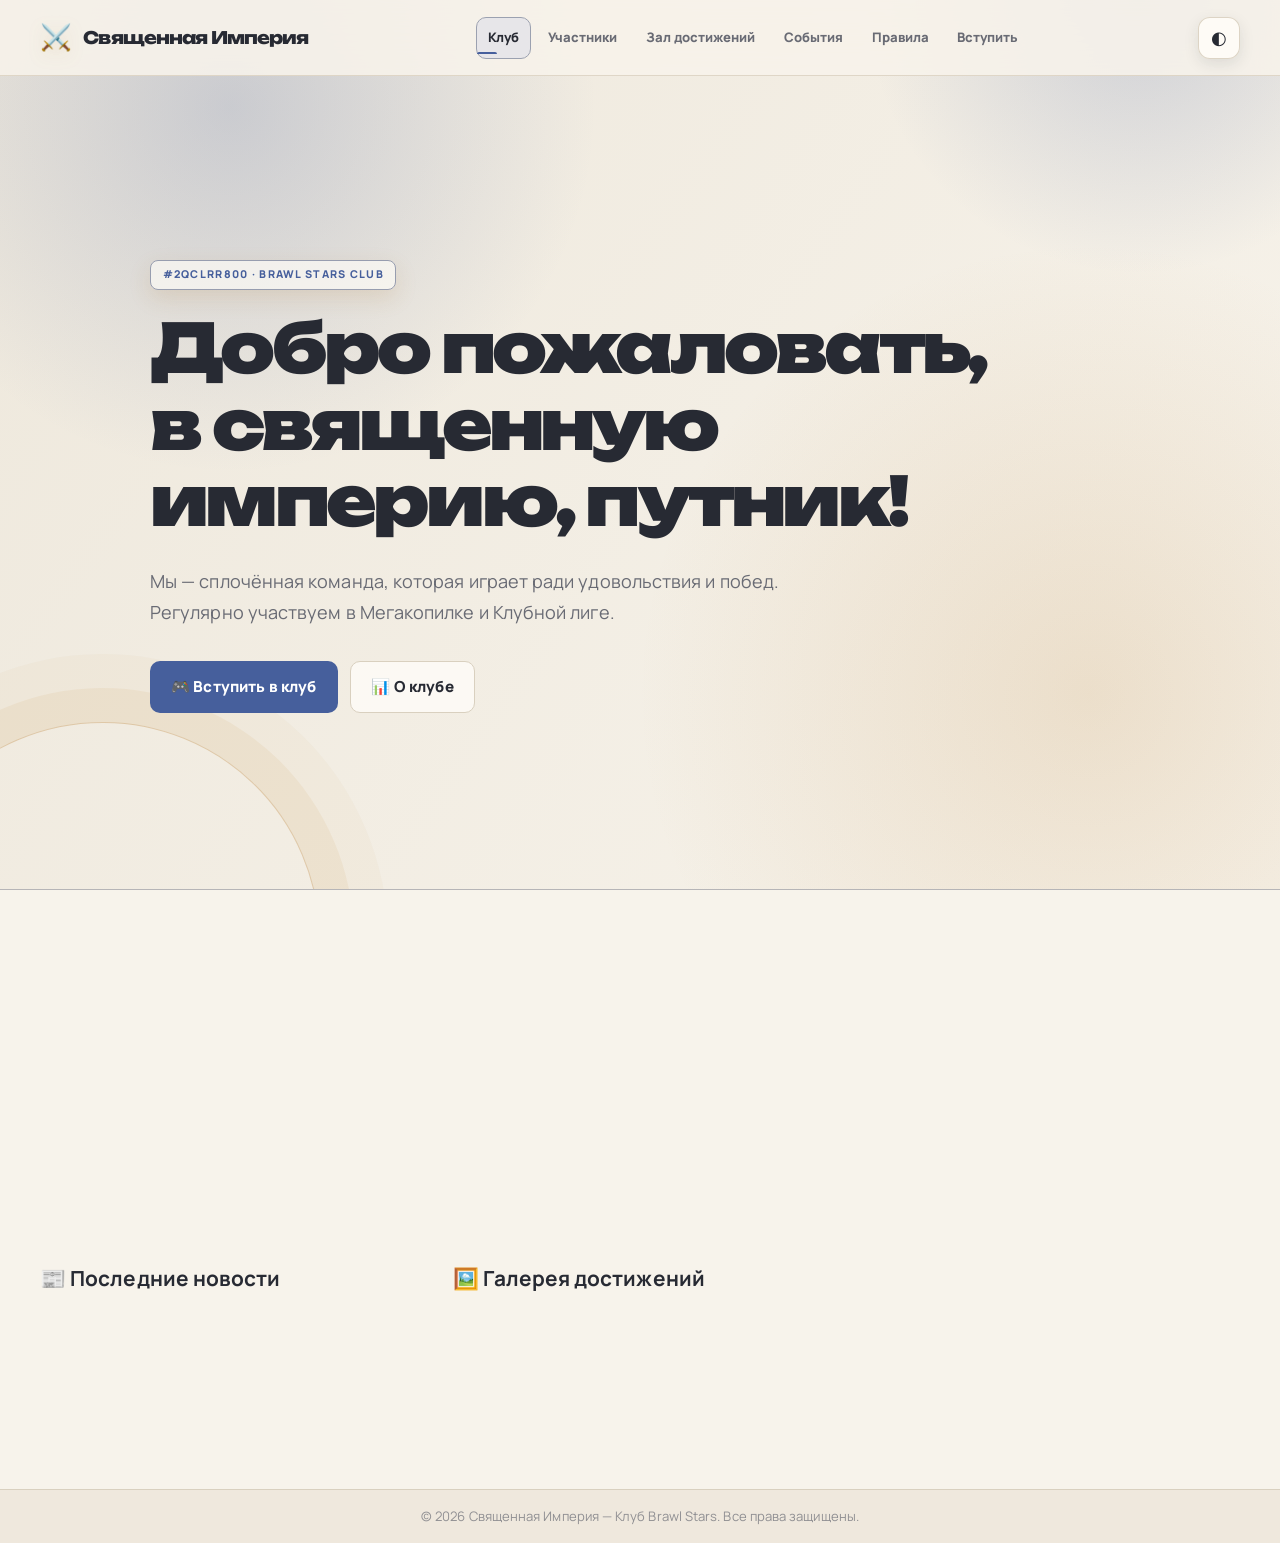
==== commit 91fa4e10: "fix: remove primary button artifact" ====
--- a/index.html
+++ b/index.html
@@ -9,7 +9,7 @@
     <link rel="preconnect" href="https://fonts.googleapis.com">
     <link rel="preconnect" href="https://fonts.gstatic.com" crossorigin>
     <link href="https://fonts.googleapis.com/css2?family=Manrope:wght@400;500;600;700;800&family=Unbounded:wght@500;600;700;800&display=swap" rel="stylesheet">
-    <link rel="stylesheet" href="style.css?v=13">
+    <link rel="stylesheet" href="style.css?v=14">
 </head>
 <body data-club="holy">
 
--- a/style.css
+++ b/style.css
@@ -2767,3 +2767,8 @@
 .join-container{max-width:980px}.join-card{overflow:hidden;border-radius:24px;border-color:color-mix(in srgb,var(--club-accent-strong) 48%,var(--border-color));background-image:radial-gradient(circle at 90% 10%,var(--club-halo),transparent 36%),linear-gradient(135deg,color-mix(in srgb,var(--club-wash) 52%,var(--bg-card)),var(--bg-card))!important}.join-card::before{display:block!important;inset:auto -10% -65% auto;width:360px;height:360px;border-radius:50%;opacity:.42;border:1px solid var(--club-accent-strong);box-shadow:0 0 0 36px var(--club-wash),0 0 0 72px color-mix(in srgb,var(--club-wash) 42%,transparent);background:none!important}.join-info-grid{gap:.75rem}.join-info-box{border-radius:12px;background:color-mix(in srgb,var(--bg-card) 76%,transparent)}.join-notice{background:color-mix(in srgb,var(--bg-card) 65%,transparent);border-left:3px solid var(--club-accent)}
 @media(min-width:900px){.news-list .news-card:first-child{grid-column:span 2;min-height:208px}.news-list .news-card:first-child h4{font-size:1.22rem}.role-features{display:grid;grid-template-columns:repeat(4,1fr)}.join-card{padding:clamp(2rem,5vw,4rem)}}
 @media(max-width:768px){.stat-card:nth-child(even){margin-top:0}.news-card{min-height:0}.calendar-card,.rules-card,.join-card{border-radius:18px}.timeline-content{padding:.9rem}.rule-item:hover{transform:none}}
+
+/* Fix: prevent the primary-button decorative layer from rendering as a dark line. */
+.btn-primary::after { display:none !important; }
+.btn-primary { box-shadow:none !important; }
+.btn-primary:hover { box-shadow:0 10px 20px var(--club-halo) !important; }
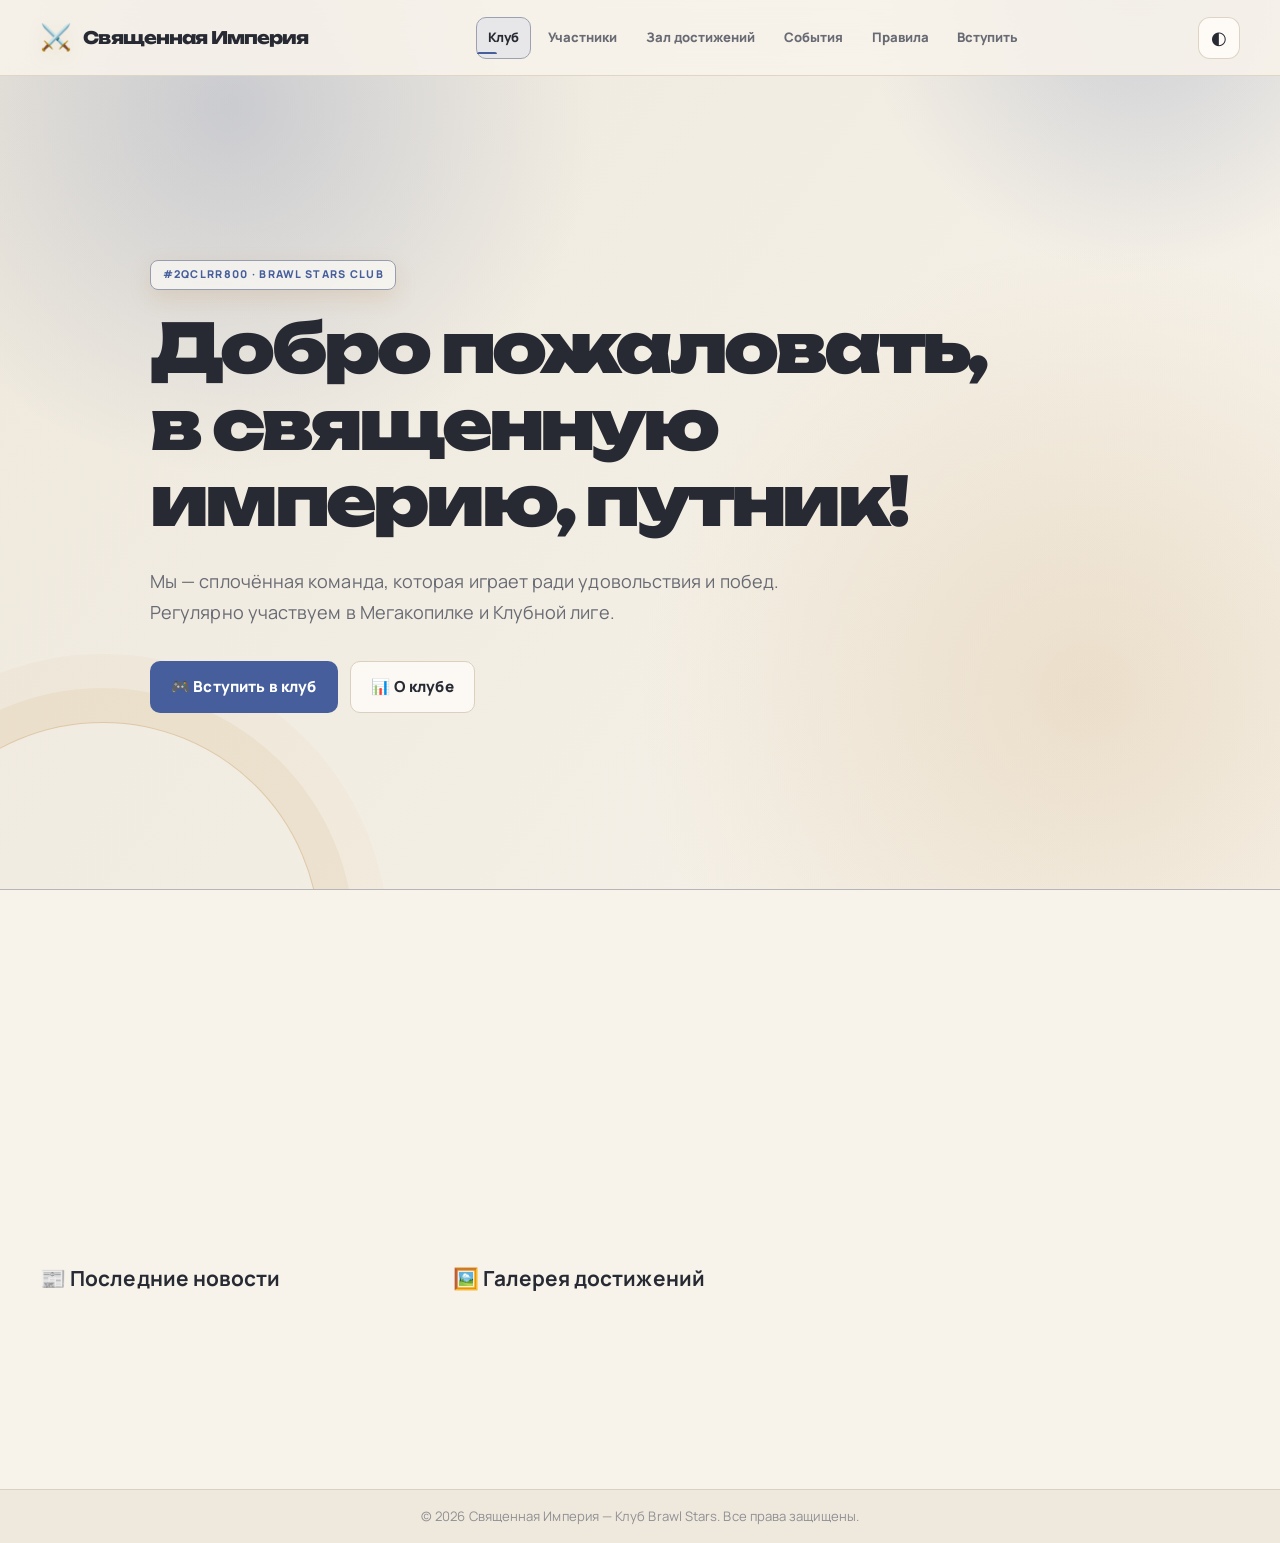
==== commit 7d8b36cc: "fix: remove button underline artifacts" ====
--- a/index.html
+++ b/index.html
@@ -9,7 +9,7 @@
     <link rel="preconnect" href="https://fonts.googleapis.com">
     <link rel="preconnect" href="https://fonts.gstatic.com" crossorigin>
     <link href="https://fonts.googleapis.com/css2?family=Manrope:wght@400;500;600;700;800&family=Unbounded:wght@500;600;700;800&display=swap" rel="stylesheet">
-    <link rel="stylesheet" href="style.css?v=14">
+    <link rel="stylesheet" href="style.css?v=15">
 </head>
 <body data-club="holy">
 
--- a/style.css
+++ b/style.css
@@ -2772,3 +2772,8 @@
 .btn-primary::after { display:none !important; }
 .btn-primary { box-shadow:none !important; }
 .btn-primary:hover { box-shadow:0 10px 20px var(--club-halo) !important; }
+
+/* Fix: remove the unintended line/shadow beneath every button. */
+.btn, button { box-shadow:none !important; }
+.btn::before, .btn::after, button::before, button::after { display:none !important; }
+.btn:hover, button:hover { box-shadow:none !important; }
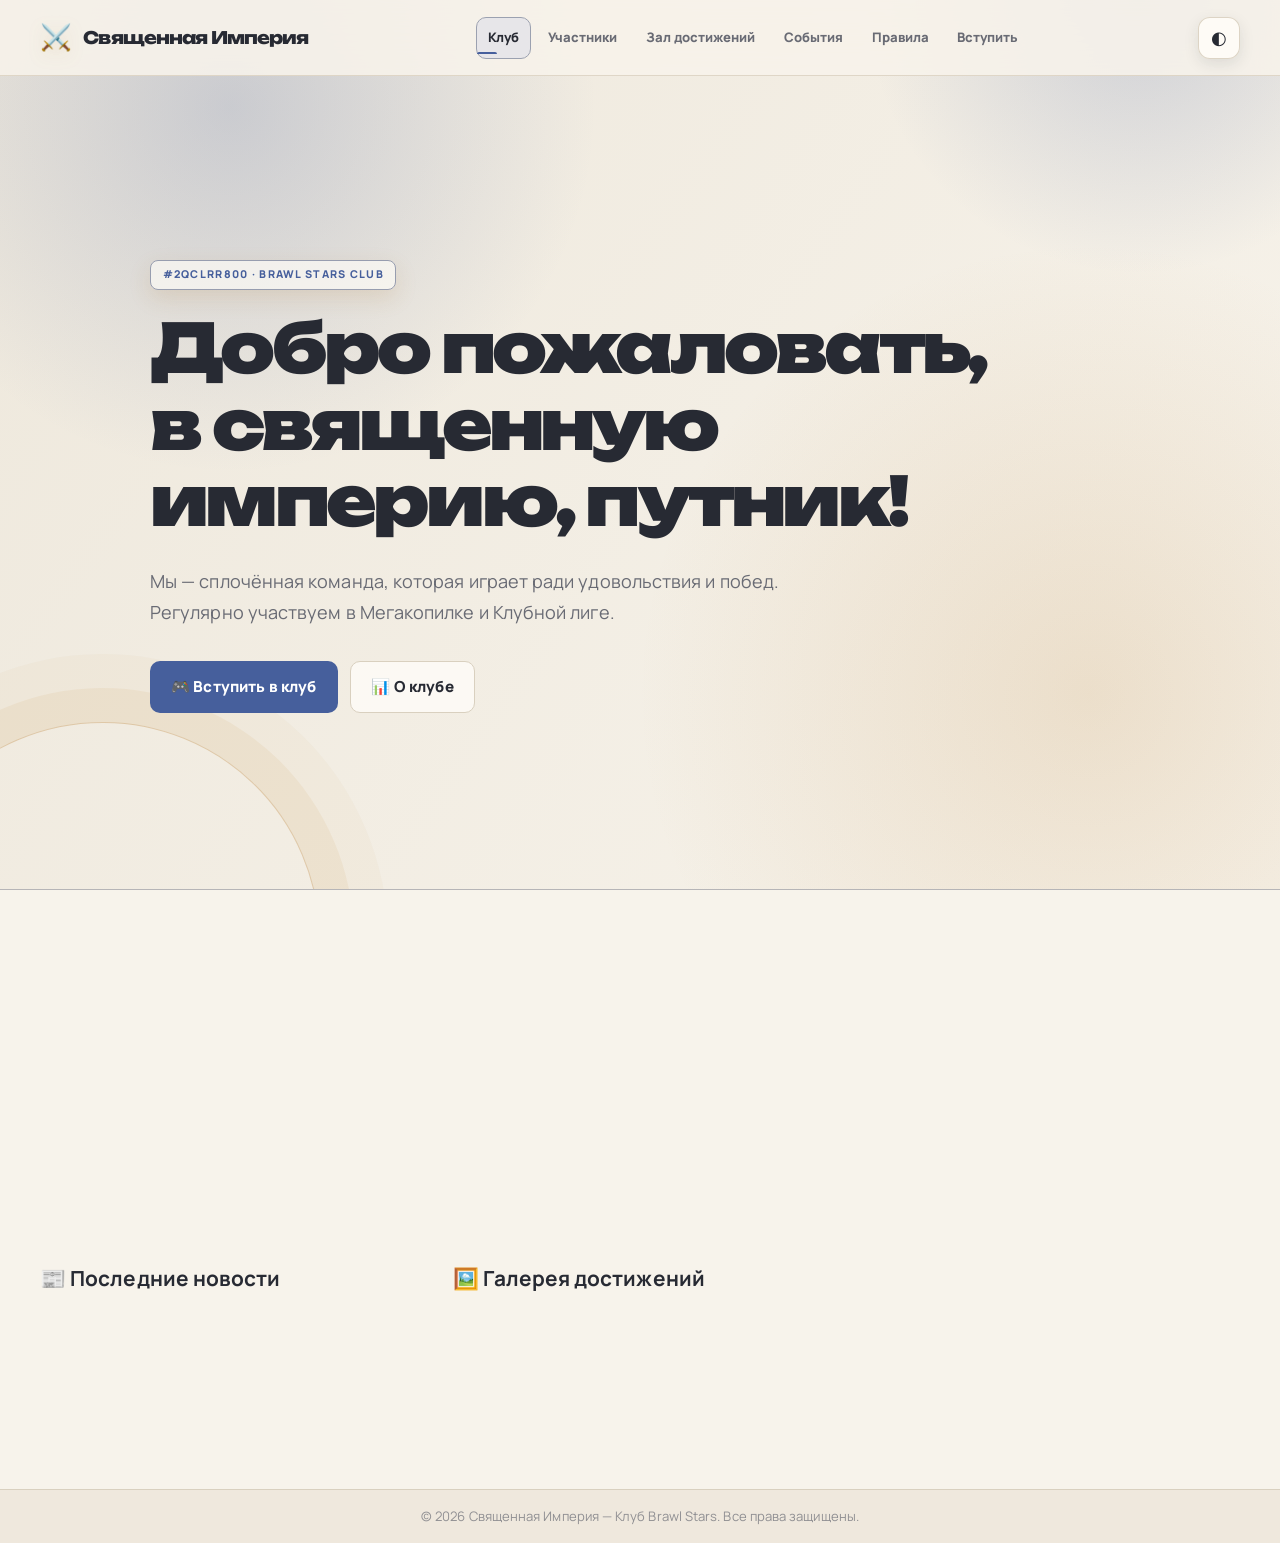
==== commit a1798be1: "Deploying to gh-pages from @ greenyarik0505-jpg/Brawl_Stars_Club_Site@91fa4e1032a7a8155c3fdc69556f65" ====
--- a/index.html
+++ b/index.html
@@ -9,7 +9,7 @@
     <link rel="preconnect" href="https://fonts.googleapis.com">
     <link rel="preconnect" href="https://fonts.gstatic.com" crossorigin>
     <link href="https://fonts.googleapis.com/css2?family=Manrope:wght@400;500;600;700;800&family=Unbounded:wght@500;600;700;800&display=swap" rel="stylesheet">
-    <link rel="stylesheet" href="style.css?v=15">
+    <link rel="stylesheet" href="style.css?v=14">
 </head>
 <body data-club="holy">
 
--- a/style.css
+++ b/style.css
@@ -2772,8 +2772,3 @@
 .btn-primary::after { display:none !important; }
 .btn-primary { box-shadow:none !important; }
 .btn-primary:hover { box-shadow:0 10px 20px var(--club-halo) !important; }
-
-/* Fix: remove the unintended line/shadow beneath every button. */
-.btn, button { box-shadow:none !important; }
-.btn::before, .btn::after, button::before, button::after { display:none !important; }
-.btn:hover, button:hover { box-shadow:none !important; }
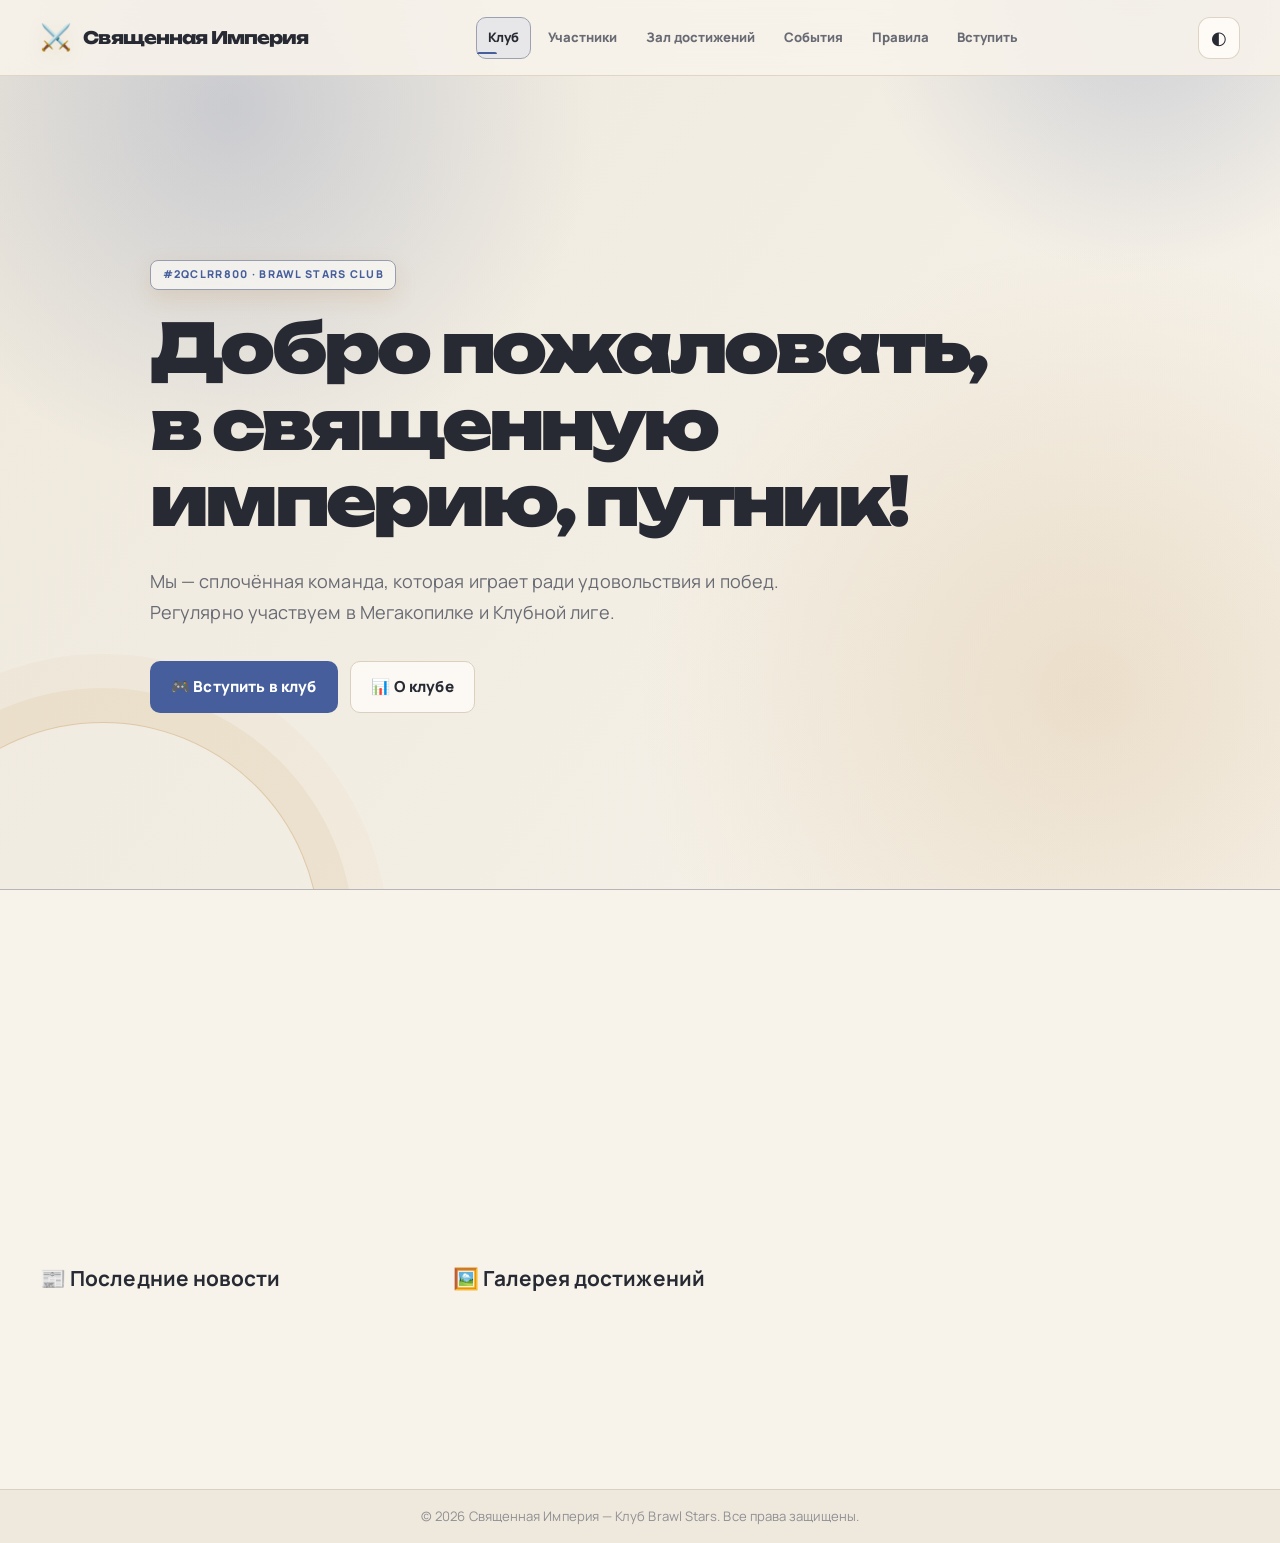
==== commit 40eacaf6: "Deploying to gh-pages from @ greenyarik0505-jpg/Brawl_Stars_Club_Site@7d8b36cc59d0af9bb68405576b7e4d" ====
--- a/index.html
+++ b/index.html
@@ -9,7 +9,7 @@
     <link rel="preconnect" href="https://fonts.googleapis.com">
     <link rel="preconnect" href="https://fonts.gstatic.com" crossorigin>
     <link href="https://fonts.googleapis.com/css2?family=Manrope:wght@400;500;600;700;800&family=Unbounded:wght@500;600;700;800&display=swap" rel="stylesheet">
-    <link rel="stylesheet" href="style.css?v=14">
+    <link rel="stylesheet" href="style.css?v=15">
 </head>
 <body data-club="holy">
 
--- a/style.css
+++ b/style.css
@@ -2772,3 +2772,8 @@
 .btn-primary::after { display:none !important; }
 .btn-primary { box-shadow:none !important; }
 .btn-primary:hover { box-shadow:0 10px 20px var(--club-halo) !important; }
+
+/* Fix: remove the unintended line/shadow beneath every button. */
+.btn, button { box-shadow:none !important; }
+.btn::before, .btn::after, button::before, button::after { display:none !important; }
+.btn:hover, button:hover { box-shadow:none !important; }
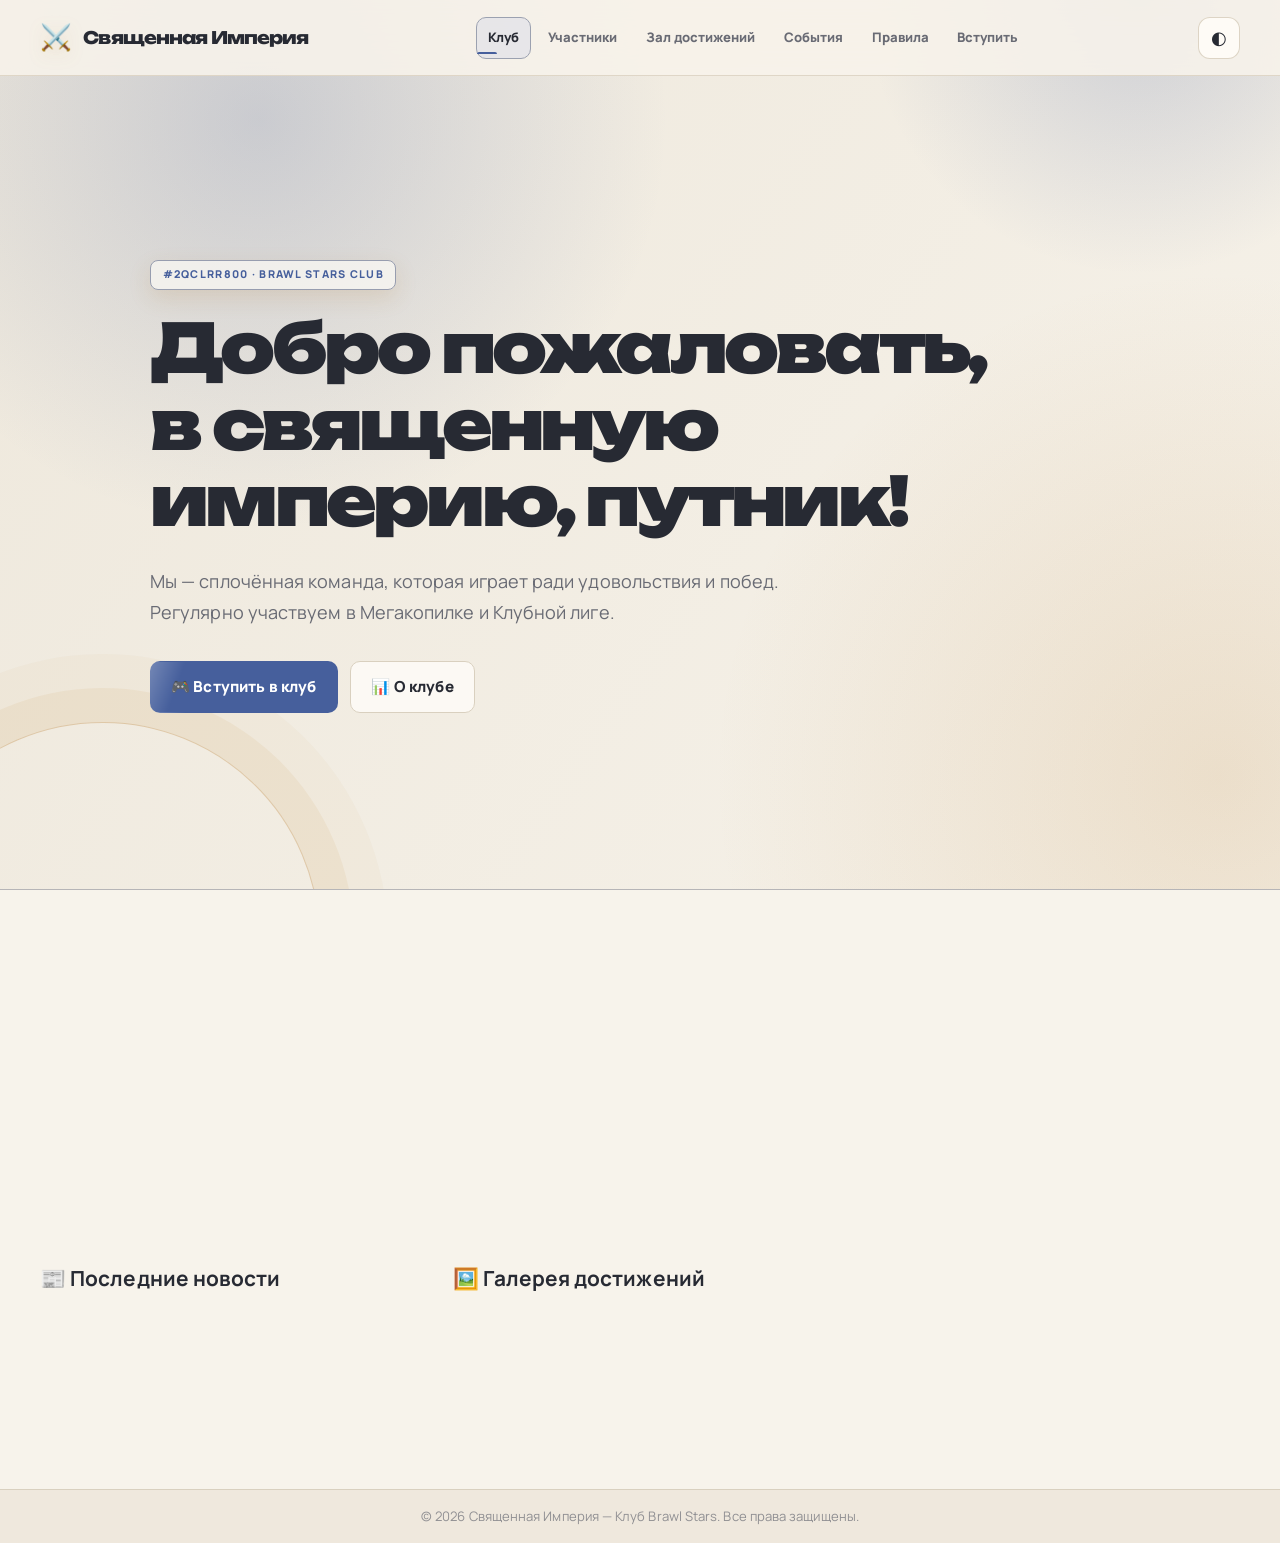
==== commit ea8e9e24: "feat: enhance interface motion" ====
--- a/index.html
+++ b/index.html
@@ -9,7 +9,7 @@
     <link rel="preconnect" href="https://fonts.googleapis.com">
     <link rel="preconnect" href="https://fonts.gstatic.com" crossorigin>
     <link href="https://fonts.googleapis.com/css2?family=Manrope:wght@400;500;600;700;800&family=Unbounded:wght@500;600;700;800&display=swap" rel="stylesheet">
-    <link rel="stylesheet" href="style.css?v=15">
+    <link rel="stylesheet" href="style.css?v=17">
 </head>
 <body data-club="holy">
 
@@ -663,6 +663,6 @@
     <script src="https://www.gstatic.com/firebasejs/10.12.2/firebase-database-compat.js"></script>
     
     <script src="./config.js" onerror="console.warn('config.js dynamic load skipped (will use default or environment provided secrets).')"></script>
-    <script src="script.js?v=12"></script>
+    <script src="script.js?v=17"></script>
 </body>
 </html>
--- a/style.css
+++ b/style.css
@@ -2777,3 +2777,70 @@
 .btn, button { box-shadow:none !important; }
 .btn::before, .btn::after, button::before, button::after { display:none !important; }
 .btn:hover, button:hover { box-shadow:none !important; }
+
+/* v16 — cinematic motion layer; uses backgrounds and transforms only, never button pseudo-elements. */
+html { scroll-behavior:smooth; }
+body { transition:background-color .42s ease,color .32s ease; }
+.header,.footer,.modal-content,.toast { transition:background-color .35s ease,border-color .35s ease,color .3s ease; }
+
+.hero-banner { background-size:112% 112%; animation:hero-light-shift 18s ease-in-out infinite alternate; }
+.hero-content > * { opacity:0; animation:hero-enter .72s cubic-bezier(.22,1,.36,1) forwards; }
+.hero-content::before { animation-delay:.08s; }
+.hero-content .hero-title { animation-delay:.16s; }
+.hero-content .hero-subtitle { animation-delay:.29s; }
+.hero-content .hero-actions { animation-delay:.42s; }
+
+.reveal { opacity:0; transform:translate3d(0,24px,0) scale(.985); filter:blur(2px); transition:opacity .56s ease,transform .62s cubic-bezier(.22,1,.36,1),filter .42s ease; transition-delay:var(--reveal-delay,0ms); }
+.reveal.reveal-active { opacity:1; transform:translate3d(0,0,0) scale(1); filter:blur(0); }
+.tab-content.active { animation:tab-arrive .38s cubic-bezier(.22,1,.36,1) both; }
+
+.btn { transition:transform .2s cubic-bezier(.22,1,.36,1),background-position .58s ease,border-color .22s ease,color .22s ease !important; }
+.btn-primary { background-color:var(--club-accent-strong) !important; background-image:linear-gradient(110deg,var(--club-accent-strong) 0%,var(--club-accent-strong) 38%,color-mix(in srgb,#fff 38%,var(--club-accent-strong)) 50%,var(--club-accent-strong) 62%,var(--club-accent-strong) 100%) !important; background-size:230% 100% !important; background-position:100% 0 !important; }
+.btn-primary:hover { background-position:0 0 !important; transform:translateY(-2px) !important; }
+.btn-secondary,.btn-danger,.btn-edit,.btn-delete { background-size:190% 100%; background-position:100% 0; transition:transform .2s cubic-bezier(.22,1,.36,1),background-position .48s ease,border-color .22s ease,color .22s ease !important; }
+.btn-secondary:hover,.btn-danger:hover,.btn-edit:hover,.btn-delete:hover { background-position:0 0; transform:translateY(-2px) !important; }
+.btn:active { transform:translateY(1px) scale(.982) !important; transition-duration:.08s !important; }
+.btn:focus-visible,.theme-toggle:focus-visible,.nav-link:focus-visible { outline:3px solid color-mix(in srgb,var(--club-accent-strong) 60%,transparent); outline-offset:3px; }
+
+.nav-link { transition:transform .2s cubic-bezier(.22,1,.36,1),color .2s ease,background-color .2s ease,border-color .2s ease !important; }
+.nav-link:hover { transform:translateY(-2px) !important; }
+.theme-toggle { transition:transform .35s cubic-bezier(.22,1,.36,1),background-color .25s ease,border-color .25s ease !important; }
+.theme-toggle:hover { transform:translateY(-2px) rotate(14deg) !important; }
+
+.card,.intro-card,.club-info-card,.calendar-card,.rules-card,.join-card,.admin-dashboard-card,.stat-card,.news-card,.member-card,.role-feature-card,.achievement-card,.gallery-item { transition:transform .28s cubic-bezier(.22,1,.36,1),box-shadow .28s ease,border-color .25s ease,background-color .3s ease !important; }
+.gallery-item { overflow:hidden; }
+.gallery-item img { transition:transform .7s cubic-bezier(.22,1,.36,1),filter .4s ease !important; }
+.gallery-item:hover img { transform:scale(1.075) !important; filter:saturate(1.06) contrast(1.02); }
+.gallery-overlay { transition:opacity .3s ease,transform .32s cubic-bezier(.22,1,.36,1) !important; }
+.gallery-item:hover .gallery-overlay { transform:translateY(0); }
+.stat-card::after { animation:stat-ambient 7s ease-in-out infinite; }
+.timeline-dot { animation:timeline-breathe 4.8s ease-in-out infinite !important; }
+
+@keyframes hero-light-shift { from { background-position:0% 50%; } to { background-position:100% 50%; } }
+@keyframes hero-enter { from { opacity:0; transform:translate3d(0,20px,0); } to { opacity:1; transform:translate3d(0,0,0); } }
+@keyframes tab-arrive { from { opacity:.01; transform:translate3d(0,10px,0); } to { opacity:1; transform:translate3d(0,0,0); } }
+@keyframes stat-ambient { 0%,100% { transform:translate3d(0,0,0) scale(1); opacity:.72; } 50% { transform:translate3d(-8px,-10px,0) scale(1.1); opacity:1; } }
+@keyframes timeline-breathe { 0%,100% { transform:scale(1); filter:saturate(1); } 50% { transform:scale(1.12); filter:saturate(1.2); } }
+
+@media (prefers-reduced-motion:reduce) {
+  html { scroll-behavior:auto; }
+  .hero-banner,.hero-content > *,.tab-content.active,.stat-card::after,.timeline-dot { animation:none !important; }
+  .reveal,.reveal.reveal-active { opacity:1; transform:none; filter:none; transition:none !important; }
+  .btn,.nav-link,.theme-toggle,.card,.intro-card,.club-info-card,.calendar-card,.rules-card,.join-card,.admin-dashboard-card,.stat-card,.news-card,.member-card,.role-feature-card,.achievement-card,.gallery-item,.gallery-item img,.gallery-overlay { transition:none !important; }
+}
+
+/* v16.1 — restore only approved motion after the legacy global animation reset. */
+@media (prefers-reduced-motion:no-preference) {
+  body[data-club="holy"] .hero-banner { animation:holy-hero-drift 22s ease-in-out infinite alternate !important; }
+  body[data-club="holy"] .hero-content > * { animation:holy-hero-enter .84s cubic-bezier(.22,1,.36,1) forwards !important; }
+  body[data-club="holy"] .hero-content::before { animation-delay:.1s !important; }
+  body[data-club="holy"] .hero-content .hero-title { animation-delay:.2s !important; }
+  body[data-club="holy"] .hero-content .hero-subtitle { animation-delay:.36s !important; }
+  body[data-club="holy"] .hero-content .hero-actions { animation-delay:.52s !important; }
+  body[data-club="holy"] .stat-card::after { animation:holy-stat-ambient 8s ease-in-out infinite !important; }
+  body[data-club="holy"] .timeline-dot { animation:holy-timeline-breathe 5.6s ease-in-out infinite !important; }
+}
+@keyframes holy-hero-drift { from { background-position:12% 48%; } to { background-position:88% 54%; } }
+@keyframes holy-hero-enter { from { opacity:0; transform:translate3d(0,26px,0); } 65% { opacity:1; } to { opacity:1; transform:translate3d(0,0,0); } }
+@keyframes holy-stat-ambient { 0%,100% { transform:translate3d(0,0,0) scale(1); opacity:.68; } 50% { transform:translate3d(0,-12px,0) scale(1.08); opacity:1; } }
+@keyframes holy-timeline-breathe { 0%,100% { transform:scale(1); filter:saturate(1); } 50% { transform:scale(1.08); filter:saturate(1.14); } }
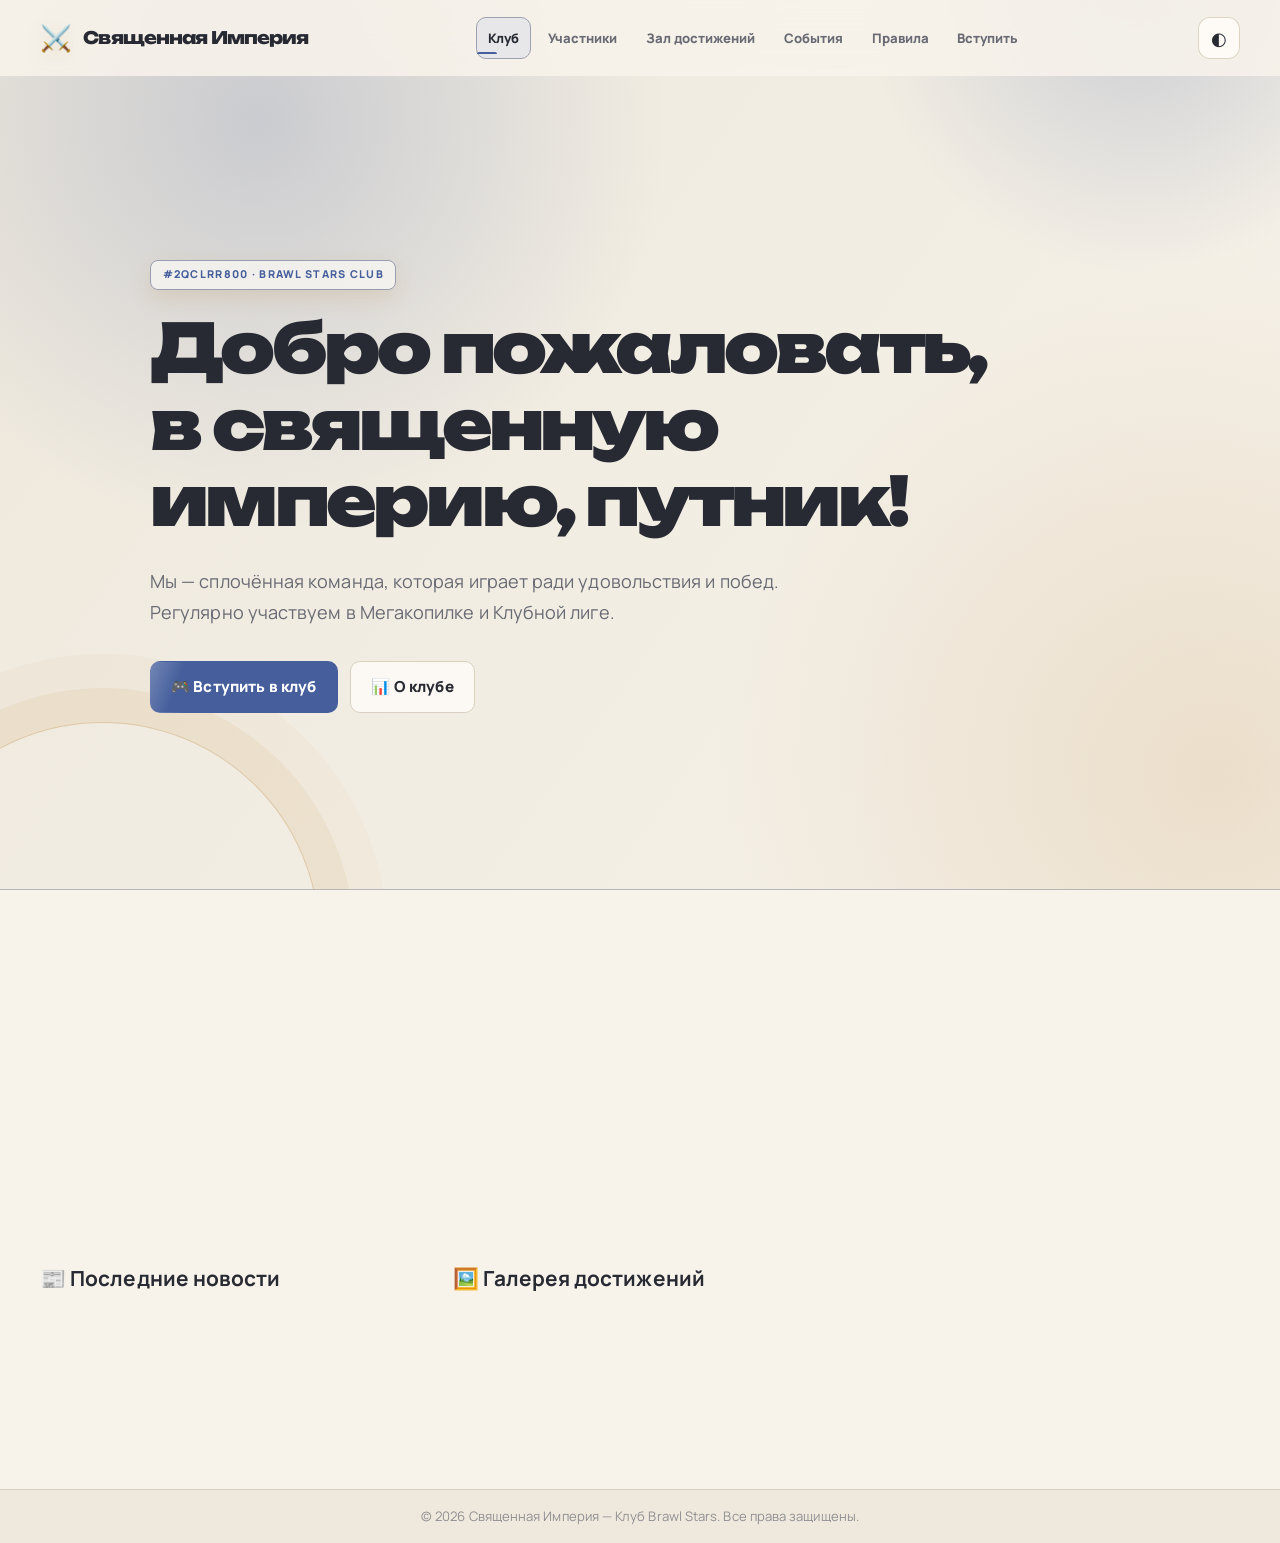
==== commit 7057d4ca: "fix: align join panels and add card hover" ====
--- a/index.html
+++ b/index.html
@@ -9,7 +9,7 @@
     <link rel="preconnect" href="https://fonts.googleapis.com">
     <link rel="preconnect" href="https://fonts.gstatic.com" crossorigin>
     <link href="https://fonts.googleapis.com/css2?family=Manrope:wght@400;500;600;700;800&family=Unbounded:wght@500;600;700;800&display=swap" rel="stylesheet">
-    <link rel="stylesheet" href="style.css?v=17">
+    <link rel="stylesheet" href="style.css?v=19">
 </head>
 <body data-club="holy">
 
@@ -663,6 +663,6 @@
     <script src="https://www.gstatic.com/firebasejs/10.12.2/firebase-database-compat.js"></script>
     
     <script src="./config.js" onerror="console.warn('config.js dynamic load skipped (will use default or environment provided secrets).')"></script>
-    <script src="script.js?v=17"></script>
+    <script src="script.js?v=19"></script>
 </body>
 </html>
--- a/style.css
+++ b/style.css
@@ -2844,3 +2844,16 @@
 @keyframes holy-hero-enter { from { opacity:0; transform:translate3d(0,26px,0); } 65% { opacity:1; } to { opacity:1; transform:translate3d(0,0,0); } }
 @keyframes holy-stat-ambient { 0%,100% { transform:translate3d(0,0,0) scale(1); opacity:.68; } 50% { transform:translate3d(0,-12px,0) scale(1.08); opacity:1; } }
 @keyframes holy-timeline-breathe { 0%,100% { transform:scale(1); filter:saturate(1); } 50% { transform:scale(1.08); filter:saturate(1.14); } }
+
+/* v18: definitive single-column join layout and removal of all top dividers. */
+html,body,.main-content,.content-section,#join-section,.header,.header.scrolled{border-top:0!important;border-bottom:0!important;outline:0!important;box-shadow:none!important}
+.join-container{width:100%!important;max-width:760px!important;margin-inline:auto!important}
+.join-card{width:100%!important;max-width:680px!important;margin-inline:auto!important}
+.join-info-grid{display:grid!important;grid-template-columns:minmax(0,1fr)!important;width:min(100%,500px)!important;margin:1.5rem auto!important;gap:.7rem!important}
+.join-info-grid>.join-info-box,.join-info-grid>.join-info-box:nth-child(3){grid-column:auto!important;display:flex!important;flex-direction:column!important;justify-content:center!important;width:100%!important;max-width:none!important;min-height:104px!important;margin:0!important;text-align:center!important}
+/* v19/v22: tactile card hover for desktop pointers. */
+@media(hover:hover) and (pointer:fine) and (prefers-reduced-motion:no-preference){
+  .card,.intro-card,.club-info-card,.calendar-card,.rules-card,.join-card,.admin-dashboard-card,.stat-card,.news-card,.member-card,.role-feature-card,.achievement-card,.gallery-item{will-change:transform;cursor:default}
+  .card:hover,.intro-card:hover,.club-info-card:hover,.calendar-card:hover,.rules-card:hover,.join-card:hover,.admin-dashboard-card:hover,.stat-card:hover,.news-card:hover,.member-card:hover,.role-feature-card:hover,.achievement-card:hover,.gallery-item:hover{animation:card-pop .34s cubic-bezier(.22,1,.36,1) both!important}
+  @keyframes card-pop{0%{transform:translateY(-2px) scale(1)}58%{transform:translateY(-7px) scale(1.018)}100%{transform:translateY(-5px) scale(1.01)}}
+}
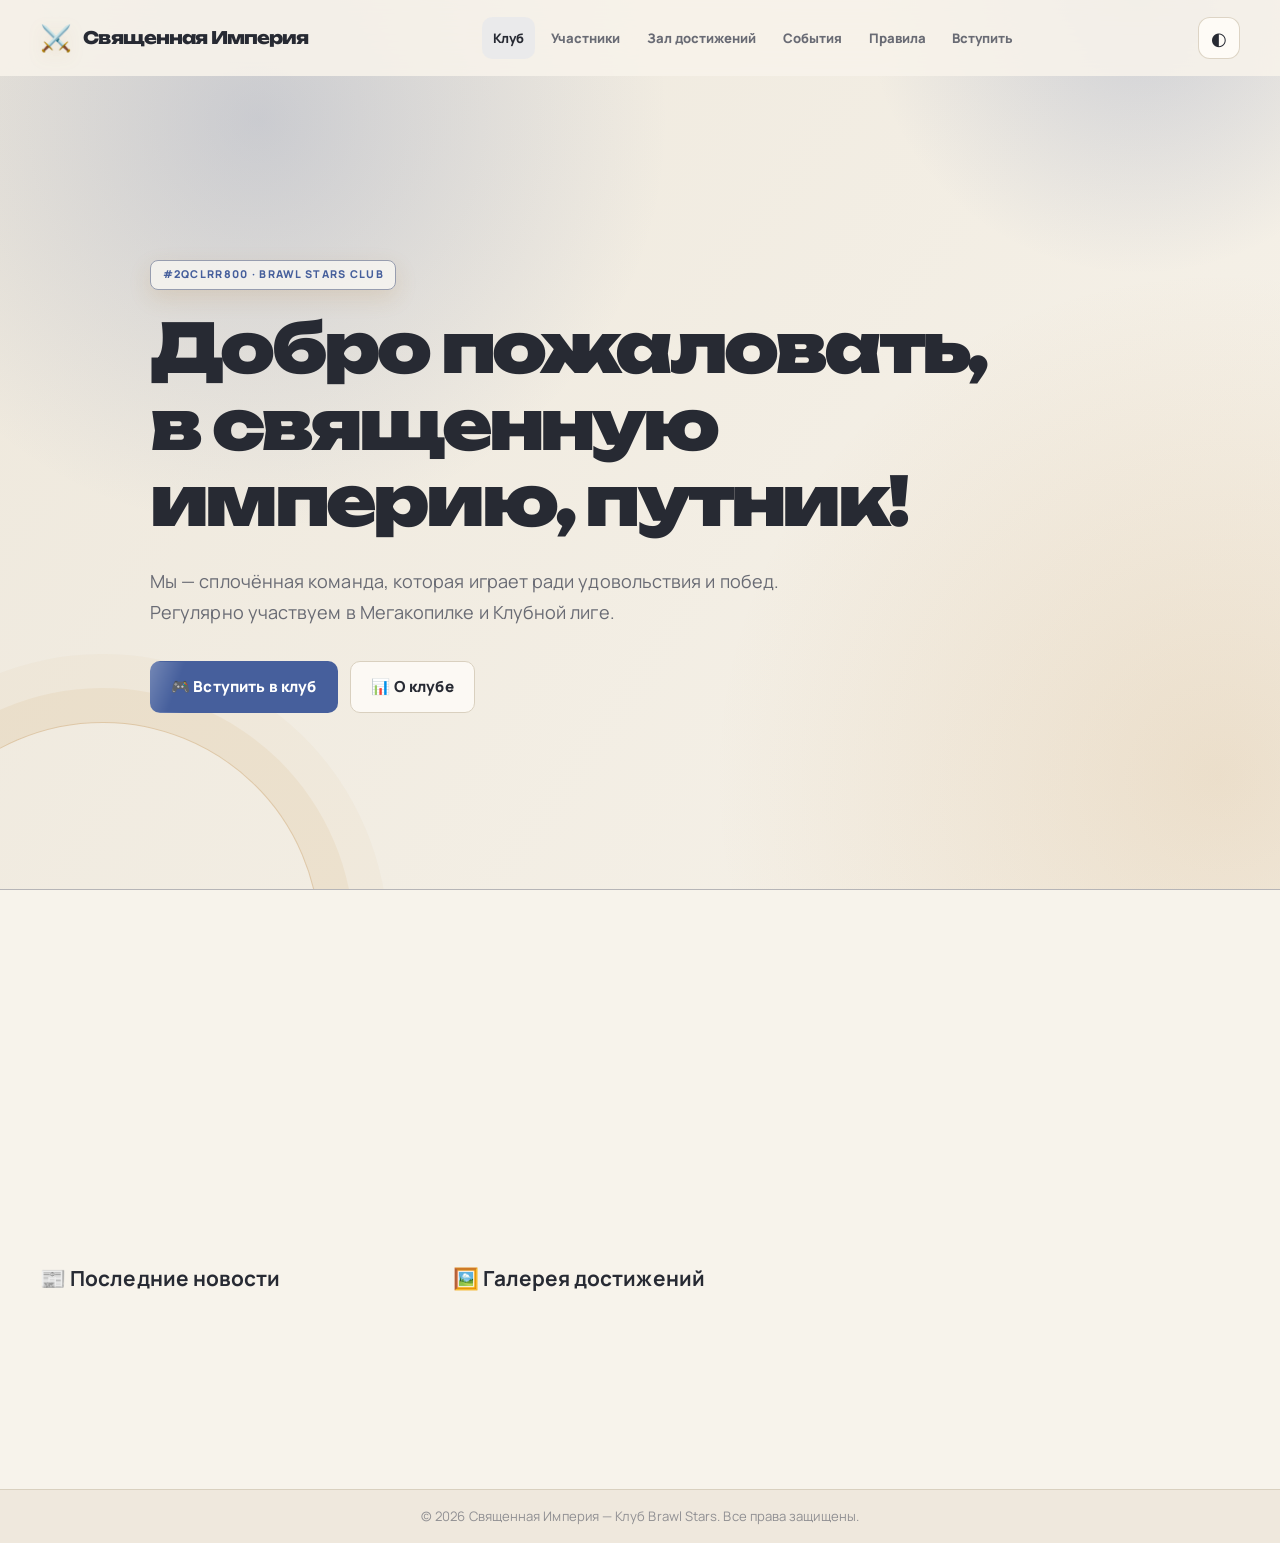
==== commit b20a40be: "fix: clean navigation underline artifacts" ====
--- a/index.html
+++ b/index.html
@@ -9,7 +9,7 @@
     <link rel="preconnect" href="https://fonts.googleapis.com">
     <link rel="preconnect" href="https://fonts.gstatic.com" crossorigin>
     <link href="https://fonts.googleapis.com/css2?family=Manrope:wght@400;500;600;700;800&family=Unbounded:wght@500;600;700;800&display=swap" rel="stylesheet">
-    <link rel="stylesheet" href="style.css?v=19">
+    <link rel="stylesheet" href="style.css?v=20">
 </head>
 <body data-club="holy">
 
@@ -663,6 +663,6 @@
     <script src="https://www.gstatic.com/firebasejs/10.12.2/firebase-database-compat.js"></script>
     
     <script src="./config.js" onerror="console.warn('config.js dynamic load skipped (will use default or environment provided secrets).')"></script>
-    <script src="script.js?v=19"></script>
+    <script src="script.js?v=20"></script>
 </body>
 </html>
--- a/style.css
+++ b/style.css
@@ -2856,4 +2856,9 @@
   .card,.intro-card,.club-info-card,.calendar-card,.rules-card,.join-card,.admin-dashboard-card,.stat-card,.news-card,.member-card,.role-feature-card,.achievement-card,.gallery-item{will-change:transform;cursor:default}
   .card:hover,.intro-card:hover,.club-info-card:hover,.calendar-card:hover,.rules-card:hover,.join-card:hover,.admin-dashboard-card:hover,.stat-card:hover,.news-card:hover,.member-card:hover,.role-feature-card:hover,.achievement-card:hover,.gallery-item:hover{animation:card-pop .34s cubic-bezier(.22,1,.36,1) both!important}
   @keyframes card-pop{0%{transform:translateY(-2px) scale(1)}58%{transform:translateY(-7px) scale(1.018)}100%{transform:translateY(-5px) scale(1.01)}}
-}+}
+/* Clean navigation: remove legacy underlines and double active outlines. */
+.nav-link::before,.nav-link::after{display:none!important;content:none!important}
+.nav-link,.nav-link.active,.nav-link:focus,.nav-link:focus-visible{border:0!important;outline:0!important;box-shadow:none!important}
+.nav-link.active{background:color-mix(in srgb,var(--club-halo, var(--accent-purple)) 42%,var(--bg-card))!important;color:var(--text-main)!important}
+.nav-link:hover{background:color-mix(in srgb,var(--bg-card) 78%,transparent)!important}
